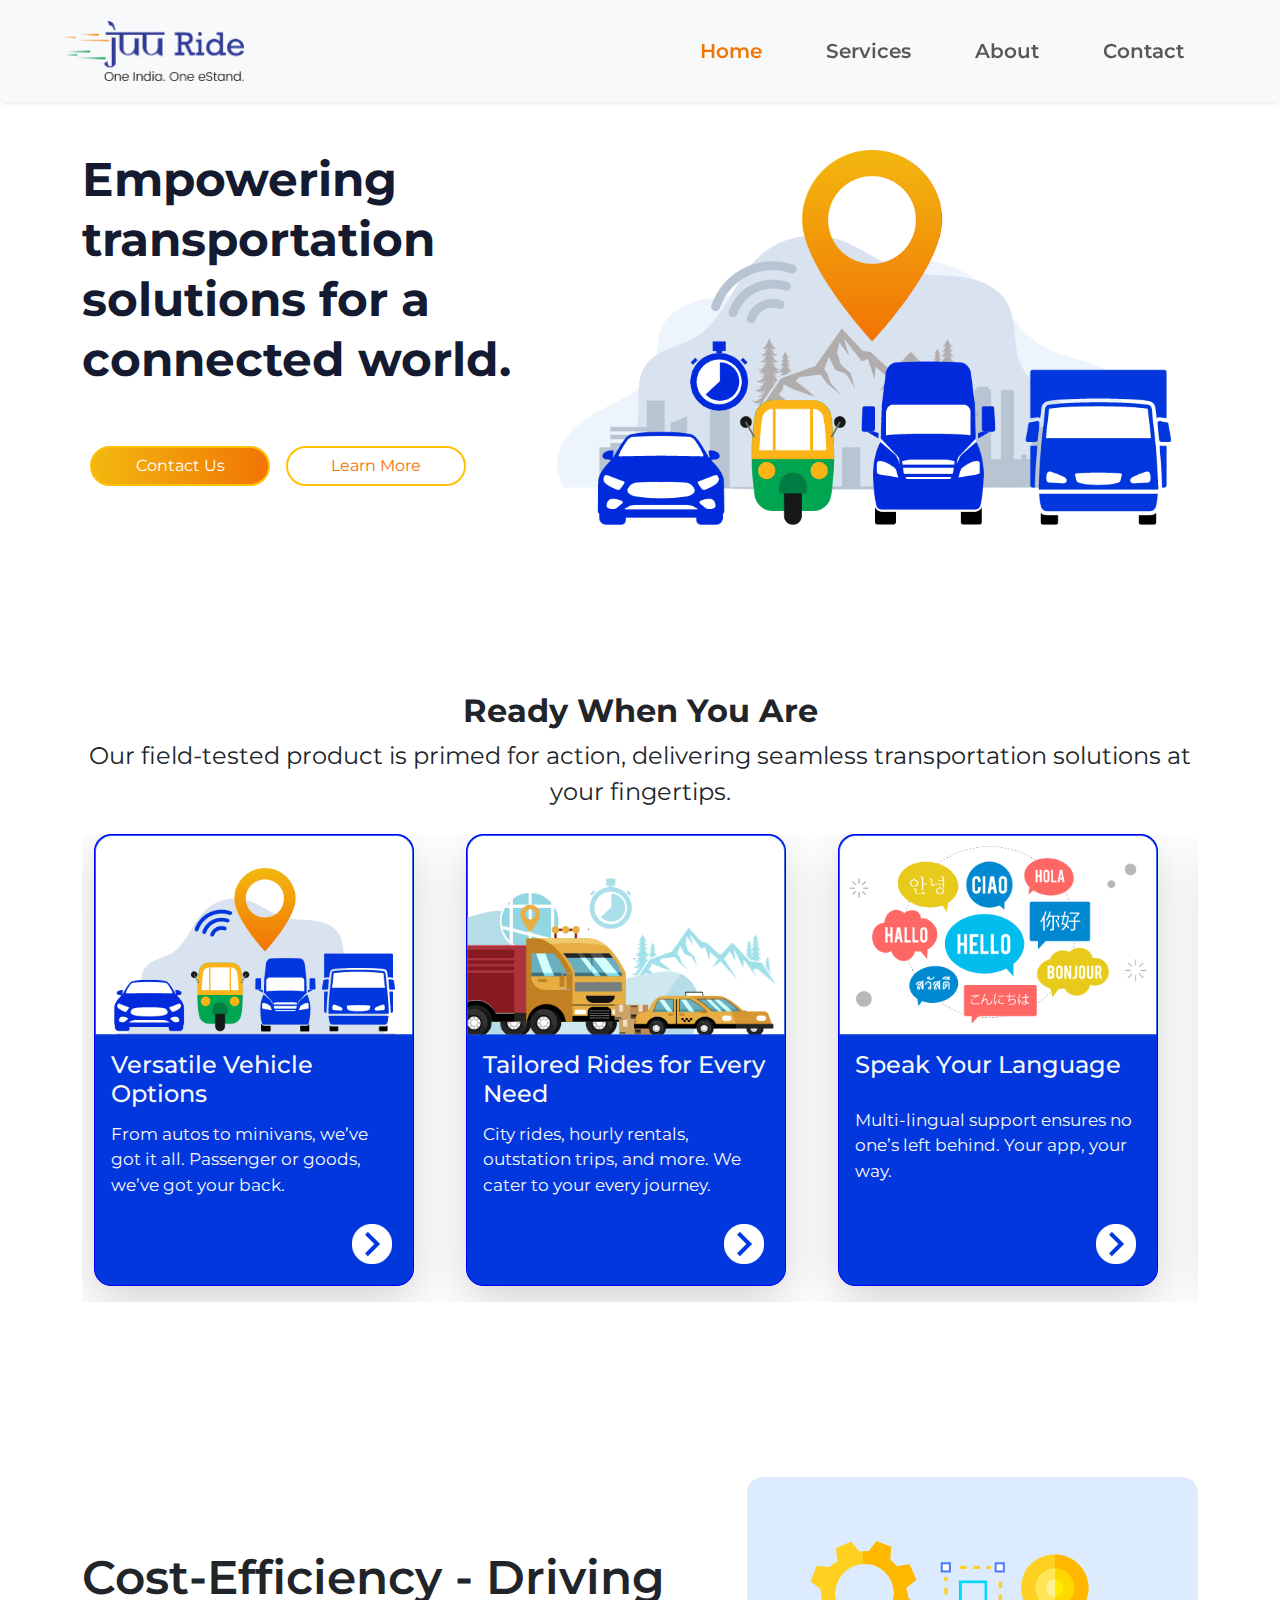
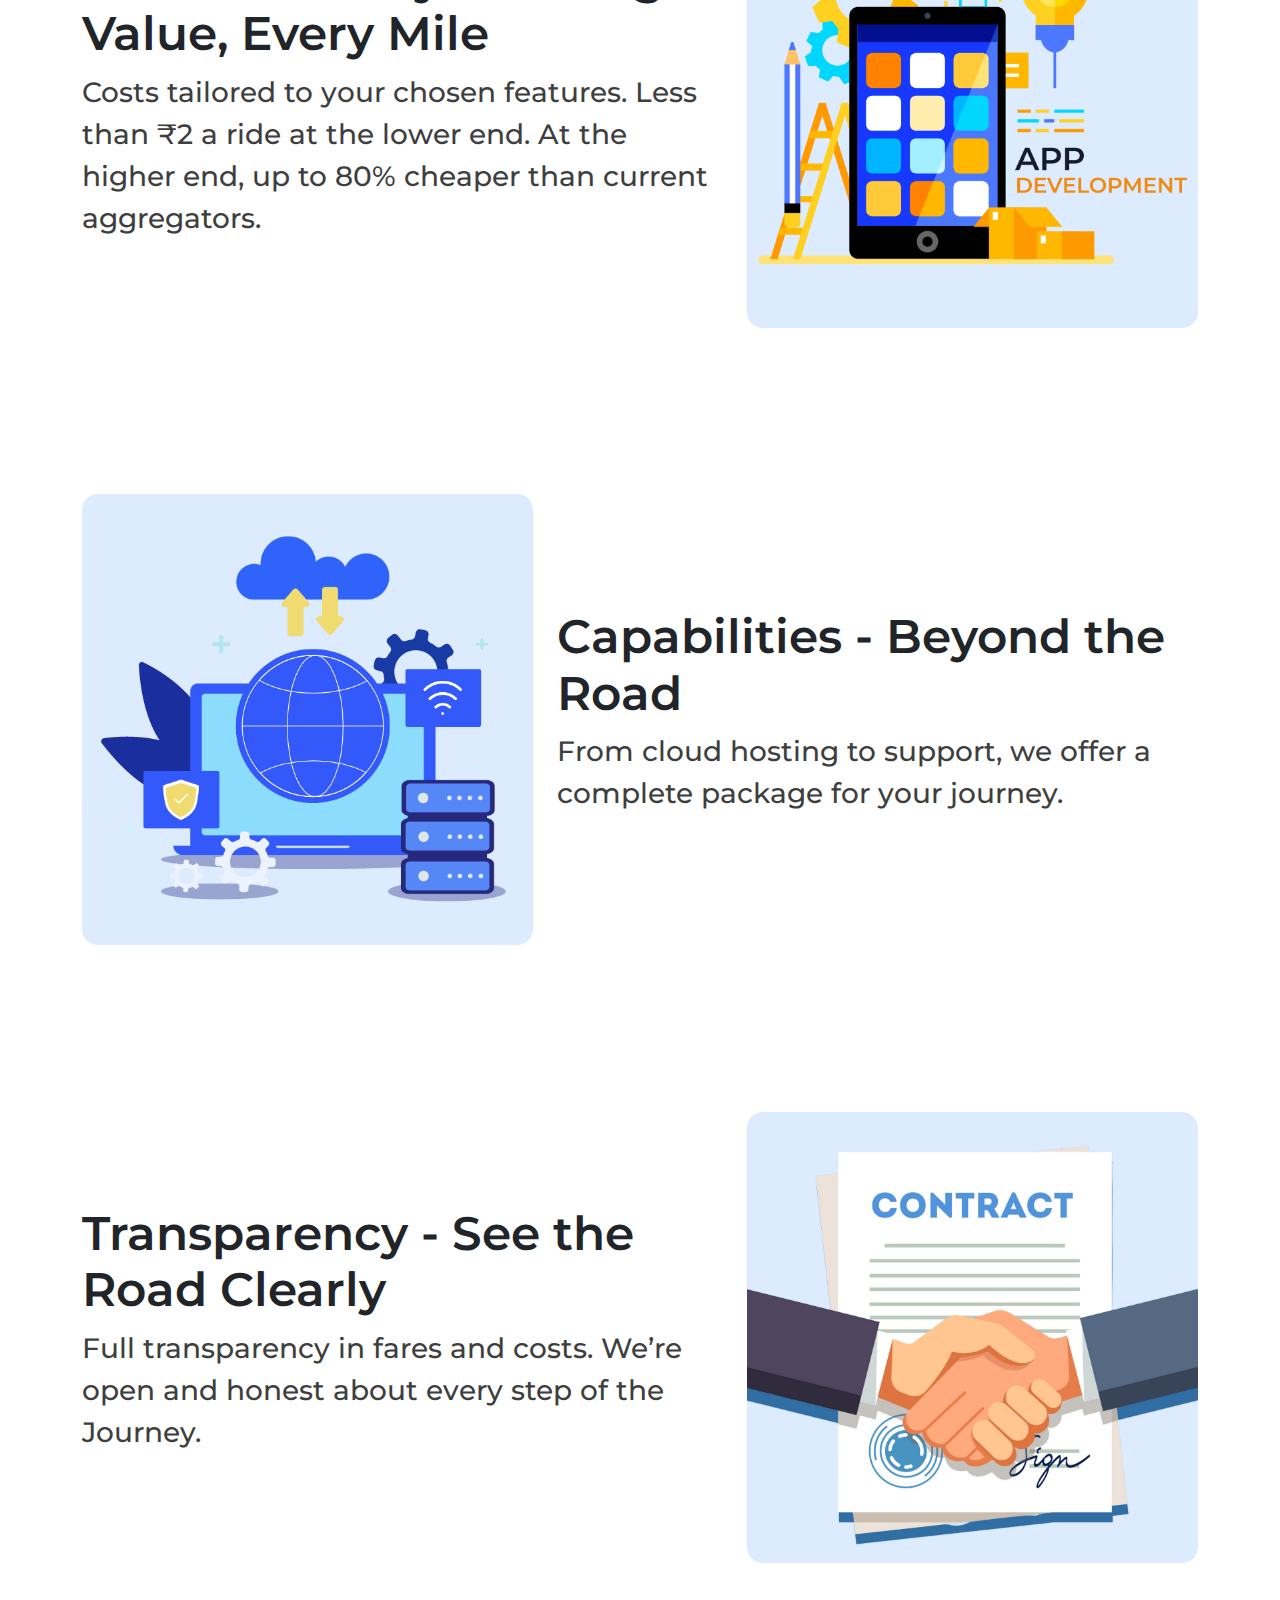
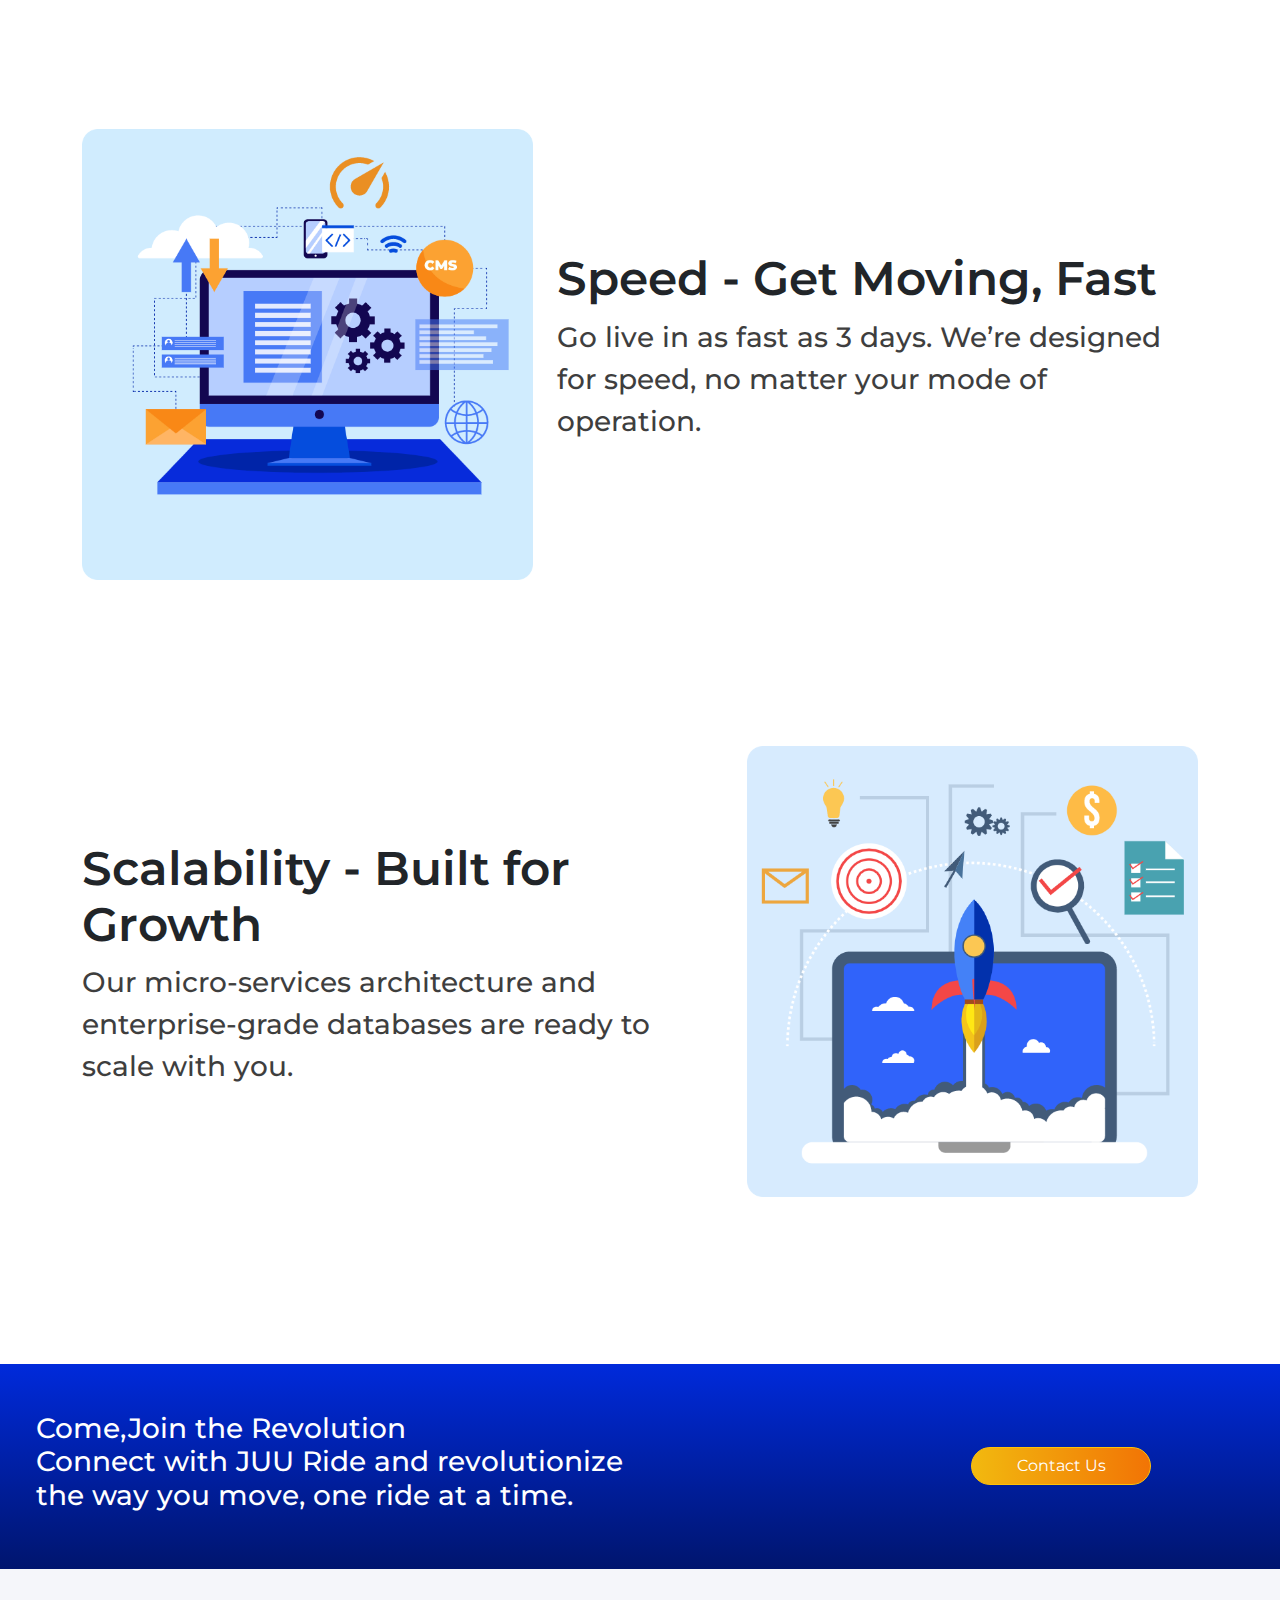
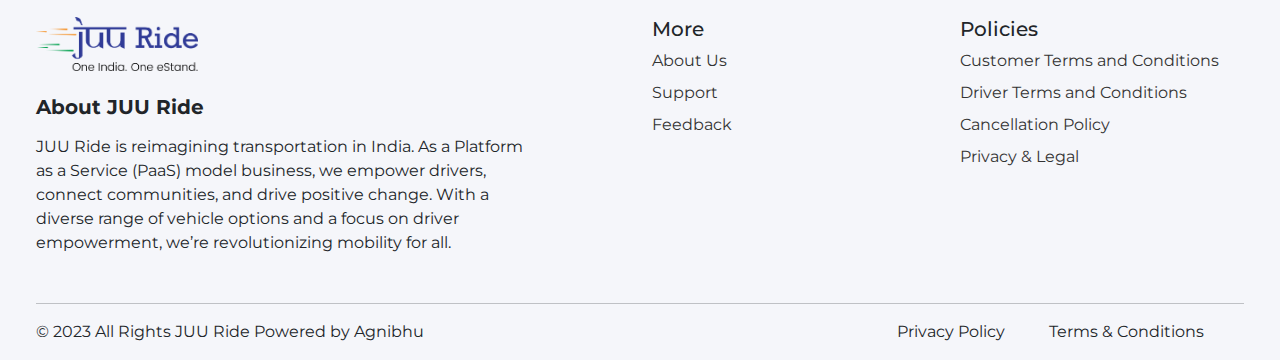
==== index.html @ 539b0164 "added" ====
<!DOCTYPE html>
<html lang="en">

<head>
    <meta charset="UTF-8">
    <meta name="viewport" content="width=device-width, initial-scale=1.0">
    <link rel="stylesheet" href="vendor/bootstrap/css/bootstrap.min.css" />
    <link rel="stylesheet" href="main.css">
    <link rel="stylesheet" href="https://cdnjs.cloudflare.com/ajax/libs/font-awesome/6.3.0/css/all.min.css">
    <title>Document</title>
</head>

<body>

    <nav class="navbar navbar-expand-lg bg-light shadow-sm p-3 mb-5 rounded sticky-top">
        <div class="container-fluid px-5">
            <div class="d-flex align-items-center">
                <a class="navbar-brand" href="#"><img height="60px" src="assets/images/JUU RIDE Logo-Latest.png" alt=""></a>
                <button class="navbar-toggler" type="button" data-bs-toggle="collapse" data-bs-target="#navbarNav" aria-controls="navbarNav" aria-expanded="false" aria-label="Toggle navigation">
                    <span class="navbar-toggler-icon"></span>
                </button>
            </div>
            <div class="collapse navbar-collapse justify-content-end" id="navbarNav">
                <ul class="navbar-nav">
                    <li class="nav-item px-4">
                        <a class="nav-link active" aria-current="page" href="index.html">Home</a>
                    </li>
                    <li class="nav-item px-4">
                        <a class="nav-link" href="services.html">Services</a>
                    </li>
                    <li class="nav-item px-4">
                        <a class="nav-link" href="about.html">About</a>
                    </li>
                    <li class="nav-item px-4">
                        <a class="nav-link" href="contact-us.html">Contact</a>
                    </li>
                </ul>
            </div>
        </div>
    </nav>

 

    <div class="container ">

        <div class="row">
            <div class="top_content col-md-5 col-sm-7  col-lg-5  ">
                <p class="mb-5">Empowering transportation solutions for a connected world.</p><button class="btn btn-warning  rounded-pill btn1 m-2">
                    <a href="contact-us.html" style="text-decoration: none; color: inherit;">
                        Contact Us
                   </a>
                </button><button  class="btn btn-outline-warning rounded-pill m-2">
                     <a href="#vehicles" style="text-decoration: none; color: inherit;">
                        Learn More
                   </a>
                </button>
            </div>
            <div class="col-md-7 top_ride"> <img class="img-fluid" src="assets/images/top_ride.png" alt=""></div>
        </div>
    </div>

    <div id="vehicles" class="container-fluid ride_card" >
        <div class="container text-center  ">
            <h2 class="fw-bold">Ready When You Are</h2>
            <p class="fs-4 font-weight-bold">Our field-tested product is primed for action, delivering seamless transportation solutions at your fingertips.</p>
        </div>
        <div class="container  py-2">

            <div class="d-flex flex-row flex-nowrap  overflow-auto card1 ">
                <div class="col-md-4 ">


                    <div class="card shadow-lg mb-3">
                        <img src="assets/images/scroll1.png" class="card-img-top" alt="...">
                        <div class="card-body d-flex justify-content-between flex-column  text-light">
                            <h4 class="card-title ">Versatile Vehicle Options</h4>
                            <p class="card-text ">From autos to minivans, we’ve got it all. Passenger or goods, we’ve got your back.</p>
                            <a href="services.html#versatile" class="align-self-end"><img style="height:50px" src="assets/images/arrow.png" alt=""></a>

                        </div>
                    </div>
                </div>
                <div class="col-md-4 ">
                    <div class="card shadow-lg ">
                        <img src="assets/images/scroll2.png" class="card-img-top" alt="...">
                        <div class="card-body d-flex justify-content-between flex-column text-light">
                            <h4 class="card-title">Tailored Rides for Every Need</h4>
                            <p class="card-text">City rides, hourly rentals, outstation trips, and more. We cater to your every journey.</p>

                            <a href="services.html#tailored" class="align-self-end"><img style="height:50px" src="assets/images/arrow.png" alt=""></a>
                        </div>
                    </div>
                </div>
                <div class="col-md-4">
                    <div class="card shadow-lg">
                        <img src="assets/images/scroll3.png" class="card-img-top" alt="...">
                        <div class="card-body d-flex justify-content-between flex-column text-light">
                            <h4 class="card-title">Speak Your Language</h4>
                            <p class="card-text">Multi-lingual support ensures no one’s left behind. Your app, your way.</p>
                            <a href="services.html" class="align-self-end"><img style="height:50px" src="assets/images/arrow.png" alt=""></a>
                        </div>
                    </div>
                </div>
                <div class="col-md-4">


                    <div class="card shadow-lg">
                        <img src="assets/images/scroll4.png" class="card-img-top" alt="...">
                        <div class="card-body d-flex justify-content-between flex-column text-light">
                            <h4 class="card-title  ">Unleash Your Brand</h4>
                            <p class="card-text">White-label, operator, or joint venture - we give you the keys to your own success.</p>
                            <a href="services.html" class="align-self-end"><img style="height:50px" src="assets/images/arrow.png" alt=""></a>
                        </div>
                    </div>
                </div>
                <div class="col-md-4">
                    <div class="card shadow-lg">
                        <img src="assets/images/scroll5.png" class="card-img-top" alt="...">
                        <div class="card-body d-flex justify-content-between flex-column text-light">
                            <h4 class="card-title">Customize Your Experience</h4>
                            <p class="card-text">Pick and choose features that matter most to you. Your app, your rules.</p>
                            <a href="services.html" class="align-self-end"><img style="height:50px" src="assets/images/arrow.png" alt=""></a>
                        </div>
                    </div>
                </div>
                <div class="col-md-4">
                    <div class="card shadow-lg">
                        <img src="assets/images/scroll6.png" class="card-img-top" alt="...">
                        <div class="card-body d-flex justify-content-between flex-column text-light">
                            <h4 class="card-title">Local Policies, Your Way</h4>
                            <p class="card-text">Set app policies as per local requirements. Navigate the roads on your terms.</p>
                            <a href="services.html" class="align-self-end"><img style="height:50px" src="assets/images/arrow.png" alt=""></a>
                        </div>
                    </div>
                </div>
                <div class="col-md-4">
                    <div class="card shadow-lg">
                        <img src="assets/images/scroll7.png" class="card-img-top" alt="...">
                        <div class="card-body d-flex justify-content-between flex-column text-light">
                            <h4 class="card-title">Seamless Payments</h4>
                            <p class="card-text">From digital to cash, we’ve got all payment channels covered.</p>
                            <a href="services.html" class="align-self-end"><img style="height:50px" src="assets/images/arrow.png" alt=""></a>
                        </div>
                    </div>
                </div>
                <div class="col-md-4">
                    <div class="card shadow-lg">
                        <img src="assets/images/scroll8.png" class="card-img-top" alt="...">
                        <div class="card-body d-flex justify-content-between flex-column text-light">
                            <h4 class="card-title">No App? No Problem!</h4>
                            <p class="card-text">Integrate with WhatsApp, Telegram, and more. Your journey starts where you are.</p>
                            <a href="services.html" class="align-self-end"><img style="height:50px" src="assets/images/arrow.png" alt=""></a>
                        </div>
                    </div>
                </div>
                <div class="col-md-4">
                    <div class="card shadow-lg">
                        <img src="assets/images/scroll9.png" class="card-img-top" alt="...">
                        <div class="card-body d-flex justify-content-between flex-column text-light">
                            <h4 class="card-title">Innovate on the Fly</h4>
                            <p class="card-text">New features in days, not weeks. Stay ahead of the curve, always.</p>
                            <a href="services.html" class="align-self-end"><img style="height:50px" src="assets/images/arrow.png" alt=""></a>
                        </div>
                    </div>
                </div>
            </div>
        </div>
    </div>


    <div class="container data">
        <div class="row align-items-center justify-content-center">
            <div class="col-md-7 col-sm-7  col-lg-7 drive-value">
                <h1 >Cost-Efficiency - Driving Value, Every Mile</h1>
                <p >Costs tailored to your chosen features. Less than ₹2 a ride at the lower end. At the higher end, up to 80% cheaper than current aggregators.</p>
            </div>
            <div class="col-md-5 dval-img"> <img class="img-fluid" src="assets/images/driving-value.png" alt=""></div>
        </div>
    </div>

    <div class="container">

        <div class="row align-items-center justify-content-center ">
            <div class="col-md-5 dval-img"> <img class="img-fluid" src="assets/images/capability.png" alt=""></div>
            <div class="col-md-6 col-sm-7  col-lg-7 drive-value">
                <h1 >Capabilities - Beyond the Road</h1>
                <p >From cloud hosting to support, we offer a complete package for your journey.</p>
            </div>

        </div>
    </div>

    <div class="container data">
        <div class="row align-items-center justify-content-center">
            <div class="col-md-7 col-sm-7  col-lg-7 drive-value">
                <h1 >Transparency - See the Road Clearly</h1>
                <p >Full transparency in fares and costs. We’re open and honest about every step of the Journey.</p>
            </div>
            <div class="col-md-5 dval-img"> <img class="img-fluid" src="assets/images/contract.png" alt=""></div>
        </div>
    </div>



    <div class="container">

        <div class="row align-items-center justify-content-center ">
            <div class="col-md-5 dval-img"> <img class="img-fluid" src="assets/images/speed.png" alt=""></div>
            <div class="col-md-6 col-sm-7  col-lg-7 drive-value">
                <h1 >Speed - Get Moving, Fast</h1>
                <p >Go live in as fast as 3 days. We’re designed for speed, no matter your mode of operation.</p>
            </div>

        </div>
    </div>


    <div class="container data">

        <div class="row align-items-center justify-content-center ">

            <div class="col-md-5 col-sm-7  col-lg-7 drive-value">
                <h1 >Scalability - Built for Growth</h1>
                <p >Our micro-services architecture and enterprise-grade databases are ready to scale with you.</p>
            </div>
            <div class="col-md-5 dval-img"> <img class="img-fluid" src="assets/images/scalable.png" alt=""></div>
        </div>
    </div>


    

    <div class="container-fluid py-5  bottom">
        <div class="row">
            <div class="col-md-8 mx-4 foot">
                <h3>Come,Join the Revolution <br> Connect with JUU Ride and revolutionize <br> the way you move, one ride at a time.</h3>
            </div>
            <div class="col-md-3 justify-content-center d-flex  align-items-center">
                <button class="btn btn-warning rounded-pill  btn1 m-2">
                    <a href="contact-us.html" style="text-decoration: none; color: inherit;">
                        Contact Us
                   </a>
                </button>
            </div>
        </div>
    </div>
    <footer class="bd-footer px-4 " style="background-color:#F5F6FA;">
        <div class="container-fluid pt-5">
            <div class="row">
                <div class="col-lg-5 mb-3 foot1">
                    <a>
                        <img class="pb-3" height="70px" src="assets/images/JUU RIDE Logo-Latest.png" alt="">
                    </a>
                    <h5 class="fw-bold py-2">About JUU Ride</h5>
                    <p>JUU Ride is reimagining transportation in India. As a Platform as a Service (PaaS) model business, we empower drivers, connect communities, and drive positive change. With a diverse range of vehicle options and a focus on driver empowerment, we’re revolutionizing mobility for all.</p>
                </div>
                <div class="col-6 col-lg-3 links offset-lg-1 mb-3">
                    <h5>More</h5>
                    <ul class="list-unstyled">
                        <li class="mb-2"><a href="">About Us </a></li>
                        <li class="mb-2"><a href="">Support </a></li>
                        <li class="mb-2"><a href="">Feedback</a></li>
                    </ul>
                </div>
                <div class="col-6 col-lg-3 links mb-3">
                    <h5>Policies</h5>
                    <ul class="list-unstyled">
                        <li class="mb-2"><a href="">Customer Terms and Conditions</a></li>
                        <li class="mb-2"><a href="">Driver Terms and Conditions</a></li>
                        <li class="mb-2"><a href="">Cancellation Policy</a></li>
                        <li class="mb-2"><a href="">Privacy & Legal</a></li>
                    </ul>
                </div>
    
            </div>
    
            <hr>
            <div>
                <div class="row">
                    <div class="col-md-6">
                        <p>© 2023 All Rights JUU Ride Powered by Agnibhu</p>
                    </div>
                    <div class="col-md-6 d-flex justify-content-between flex-column">
                        <ul class="list list-unstyled  align-self-end">
                            <li>Privacy Policy</li>
                            <li>Terms & Conditions</li>
                        </ul>
    
                    </div>
                </div>
    
            </div>
        </div>
    </footer>

    <script src="https://code.jquery.com/jquery-3.5.1.min.js"></script>
<script src="https://cdn.jsdelivr.net/npm/@popperjs/core@2.11.6/dist/umd/popper.min.js"></script>
<script src="https://stackpath.bootstrapcdn.com/bootstrap/4.5.2/js/bootstrap.min.js"></script>

    <script src="vendor/bootstrap/js/bootstrap.min.js"></script>
</body>

</html>
---- main.css ----
@import url('https://fonts.googleapis.com/css2?family=Montserrat:ital,wght@0,100;0,200;0,300;0,400;0,500;0,600;0,700;0,800;0,900;1,100;1,200;1,300;1,400;1,500;1,600;1,700;1,800;1,900&display=swap');

*{
font-family: 'Montserrat', sans-serif;
}

/* navbar */


/* .card1 {
    scrollbar-width: thin;
    scrollbar-color: #0c3bd6 #f0f0f0;
    overflow-y: auto;
}

.card1::-webkit-scrollbar {
    width: 12px;
}

.card1::-webkit-scrollbar-thumb {
    background-color: #3498db;
}

.card1::-webkit-scrollbar-track {
    background-color: #f0f0f0;
} */


.card1::-webkit-scrollbar {
    width: 20px;
  }
  
  /* Track */
  .card1::-webkit-scrollbar-track {
    box-shadow: inset 0 0 5px grey; 
    border-radius: 10px;
  }
   
  /* Handle */
  .card1::-webkit-scrollbar-thumb {
    background: rgb(52, 67, 231); 
    border-radius: 10px;
  }
  
  /* Handle on hover */
  .card1::-webkit-scrollbar-thumb:hover {
    background: #0f2ca0; 
  }

















.navbar{
margin-bottom: 105px;
}

.nav-link{
    font-size: 20px;
    font-weight:600;
}


.navbar-nav .nav-item a.nav-link:hover {
    color: #F27405 !important;
} 
a .active {
    color:#F27405 !important; 
}

/* .nav-item.active a {
    color:#F27405 !important; 
} */

/* .navbar-nav .nav-item.active a {
    background-color: #007bff !important;
    color: #fff !important;
  } */
 .navbar-nav .nav-item .nav-link.active {
    color:#F27405 !important; 
}

@media (max-width: 768px) {
   .navbar-brand button{
   height: 40px;
    }
}


/* index */


.top_content p{
    text-align: left;
    font-size: 47px ;
    font-weight: bolder;
    letter-spacing: 0px;
    color: #141A30;
    line-height: 60px;
}

@media (max-width: 768px) {
    .top_content p{
        font-size: 44px; /* Adjust the font size for smaller screens */
    }
}

@media (max-width: 425px) {
    .top_content p{
        font-size: 32px; /* Adjust the font size for smaller screens */
        line-height: 40px;
    }
}

.top_content button{
    width: 180px; 
    /* border-color: #F27405; */
    border-width: 2px;
    color:#F27405 ;
}

@media (max-width: 425px) {
    .top_content {
       text-align: center;
    }
}

.btn1{
    background: linear-gradient(to right, #F2B90F,#F27405); 
    color:white !important;
    width: 180px;
}

.top_ride img{
    
    left: 899px;
    width: 615px;
   
}

.ride_card{
    padding-top:13vw;
}

.card1 .card {
    border-color: blue;
    border-radius: 17px;
    width:20rem;
    background-color: #0137DD;
    margin-left: 12px;
  }

  @media (max-width:768px) {
    .card1 .card {
      width:230px;
    }
}
  .card1 .card p{
    font-size: 17px;
  }
  .card-body {
    height: 250px; /* Set your desired fixed height */
    overflow: auto; /* Add overflow for cases where content might exceed the fixed height */
}

.drive-value h1{
    font-size: 47px;
    font-weight:600;
}

.drive-value p{
    font-size: 28px;
    font-weight:500;
    color: rgb(62, 62, 62);
}

@media (max-width: 425px) {
   .drive-value h1{
        font-size: 28px;
   }
   .drive-value p{
    font-size: 20px;
   }
}
.dval-img img{
    
    width: 600px;
}

.data{
    padding-top:13vw;
    padding-bottom: 13vw;
}

.bottom{
    background: linear-gradient(#002ADB,#00156E); 
    color:white !important; 
   margin-bottom: 0px;
padding-bottom: 0px;
}
@media (max-width: 425px) {
.bottom h3{
    font-size:18px ;
    text-align: justify;
   
}

    .foot{
        padding-left: 0px;
        margin-left: 0px;
        padding-right: 50px;
    }

    .foot1 p{
        text-align: justify;
    }
}




/* footer */

.footer{
    background-color:#F5F6FA;
}


  .list li {
    display: inline;
    margin-right: 40px; 
}

.links ul li a {
    text-decoration: none; 
    color: #333;
}


/* about_us */

.about img{
  width:420px ;
  margin:0px 0px 30px 20px ;
}

.about h1{
    font-size: 45px;
    font-weight: bold;
  padding-top: 70px;
}

.about p {
    font-size: 20px; 
    font-weight: 500; 
    text-align: justify;
}

.about img{
    width:420px ;
    margin:0px 0px 30px 20px ;
  }

.about label{
    background: linear-gradient(to right, #F2B90F,#F27405); 
    color:white ;
    width: 180px; 
    text-align: center;
    font-size: 18px;
    font-weight: bold;
    border-radius: 20px;
    height: 40px;
    line-height: 40px;
}
#ch{
    display: none;
}
#ch:checked ~ .abtcontent{
    display: block;
}

#ch:checked ~ label{
    display: none;
}
.abtcontent{
    display: none;
}

.about-foot{
max-width: 800px;
padding-top:10vw;
margin: auto;

}

@media (max-width: 425px) {
    .about h1{
        font-size: 20px;
        font-weight: bold;
     
    }
    
    .about p {
        font-size: 16px; 
        font-weight: 500; 
        text-align: justify;
    }

    .about label{
       
        width: 140px; 
        font-size: 16px;
       
        height: 30px;
        line-height: 30px;
    }
 }

 

/* contact_us */


.contact{
    padding-top:3vw;
}
.contact h1{
    font-size: 45px;
    font-weight: bold;
}

.contact p {
    font-size: 20px; 
    font-weight: 500; 
    /* text-align: justify; */
  
}

.contact img{
  width:420px ;
}

.cform{
    margin-top: 10vw ;
    margin-bottom:6vw;
}

@media (max-width: 425px) {
    .contact h1{
        font-size: 23px;
        font-weight: bold;
     
    }
    
    .contact p {
        font-size: 16px; 
        font-weight: 500; 
        text-align: justify;
    }

  .cform h3{
    font-size: 20px;
    margin-bottom: 25px;
    margin-top: 30px;
  }
 }

 .services-top{
    margin-bottom: 150px;
}

.service-con h1{
    font-size: 47px;
    font-weight:700;
}

.service-con h3{
    /* font-size: 47px; */
    font-weight:600;
    color: #333;
    
}

.service-con p{
    font-size: 22px;
    font-weight:500;
    color: rgb(62, 62, 62);
}

@media (max-width: 425px) {
    .service-con h1{
        font-size: 28px;
        font-weight:700;
        margin-top: 10px;
    }
    
    .service-con h3{
        font-size: 20px;
        font-weight:600;
        color: #333;
        
    }
    
    .service-con p{
        font-size: 15px;
       
    }

    .services-top{
        background-color: #f3f3f395;
        margin-top: 0px;
        padding-top: 0px;
    }
    .navbar{
        margin-bottom: 0px;
    }
 }
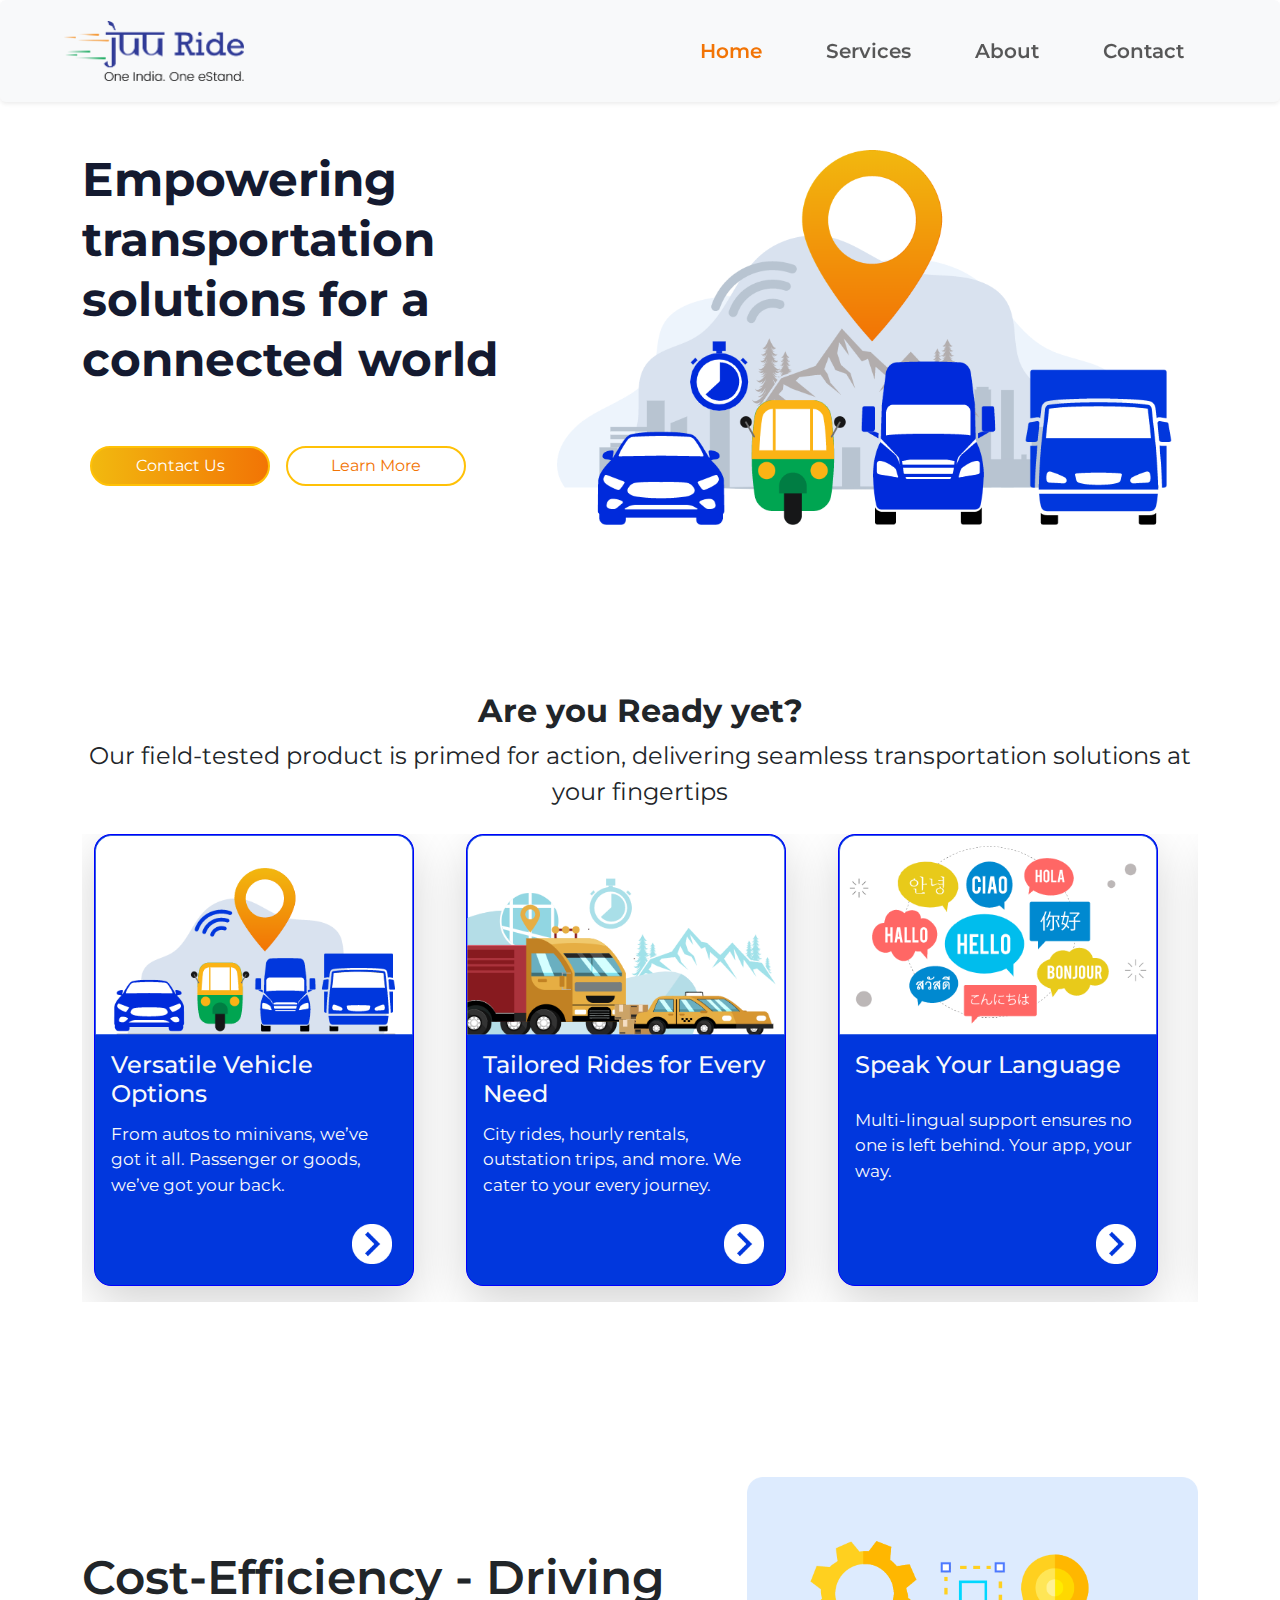
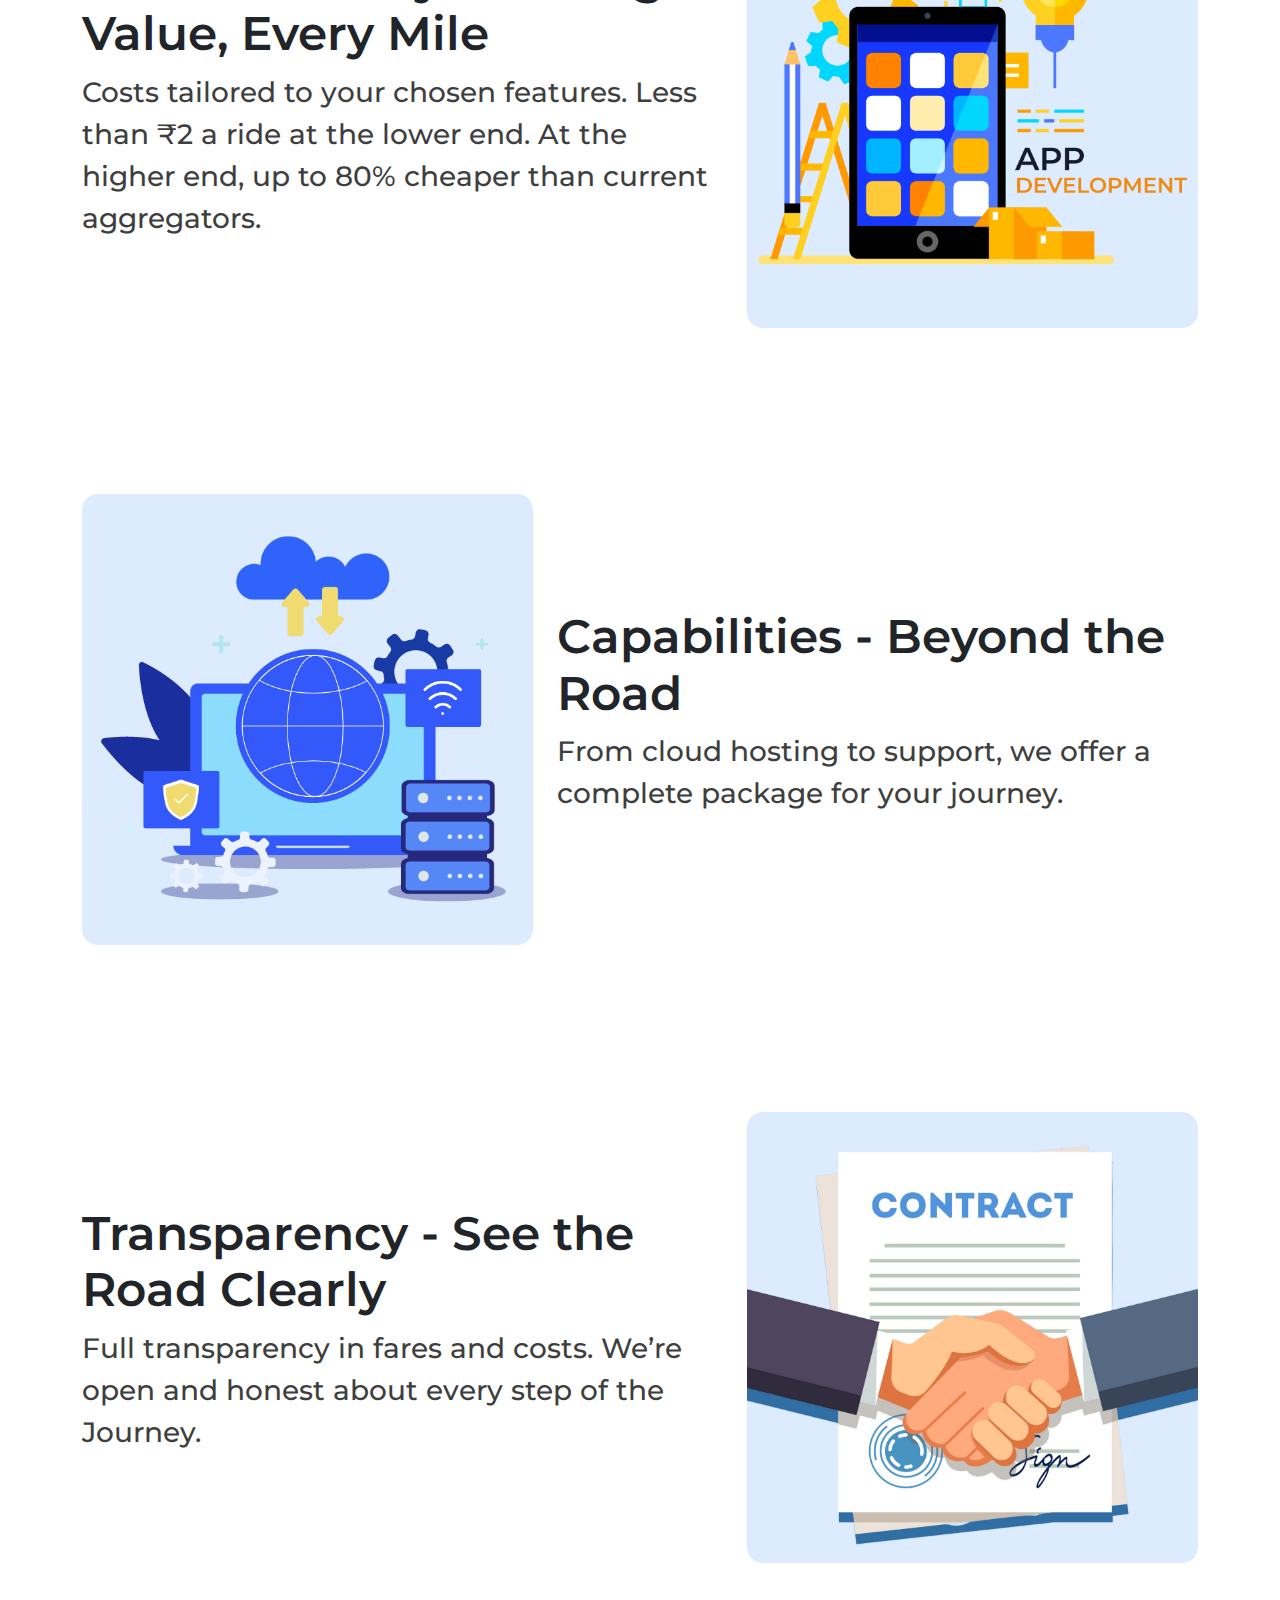
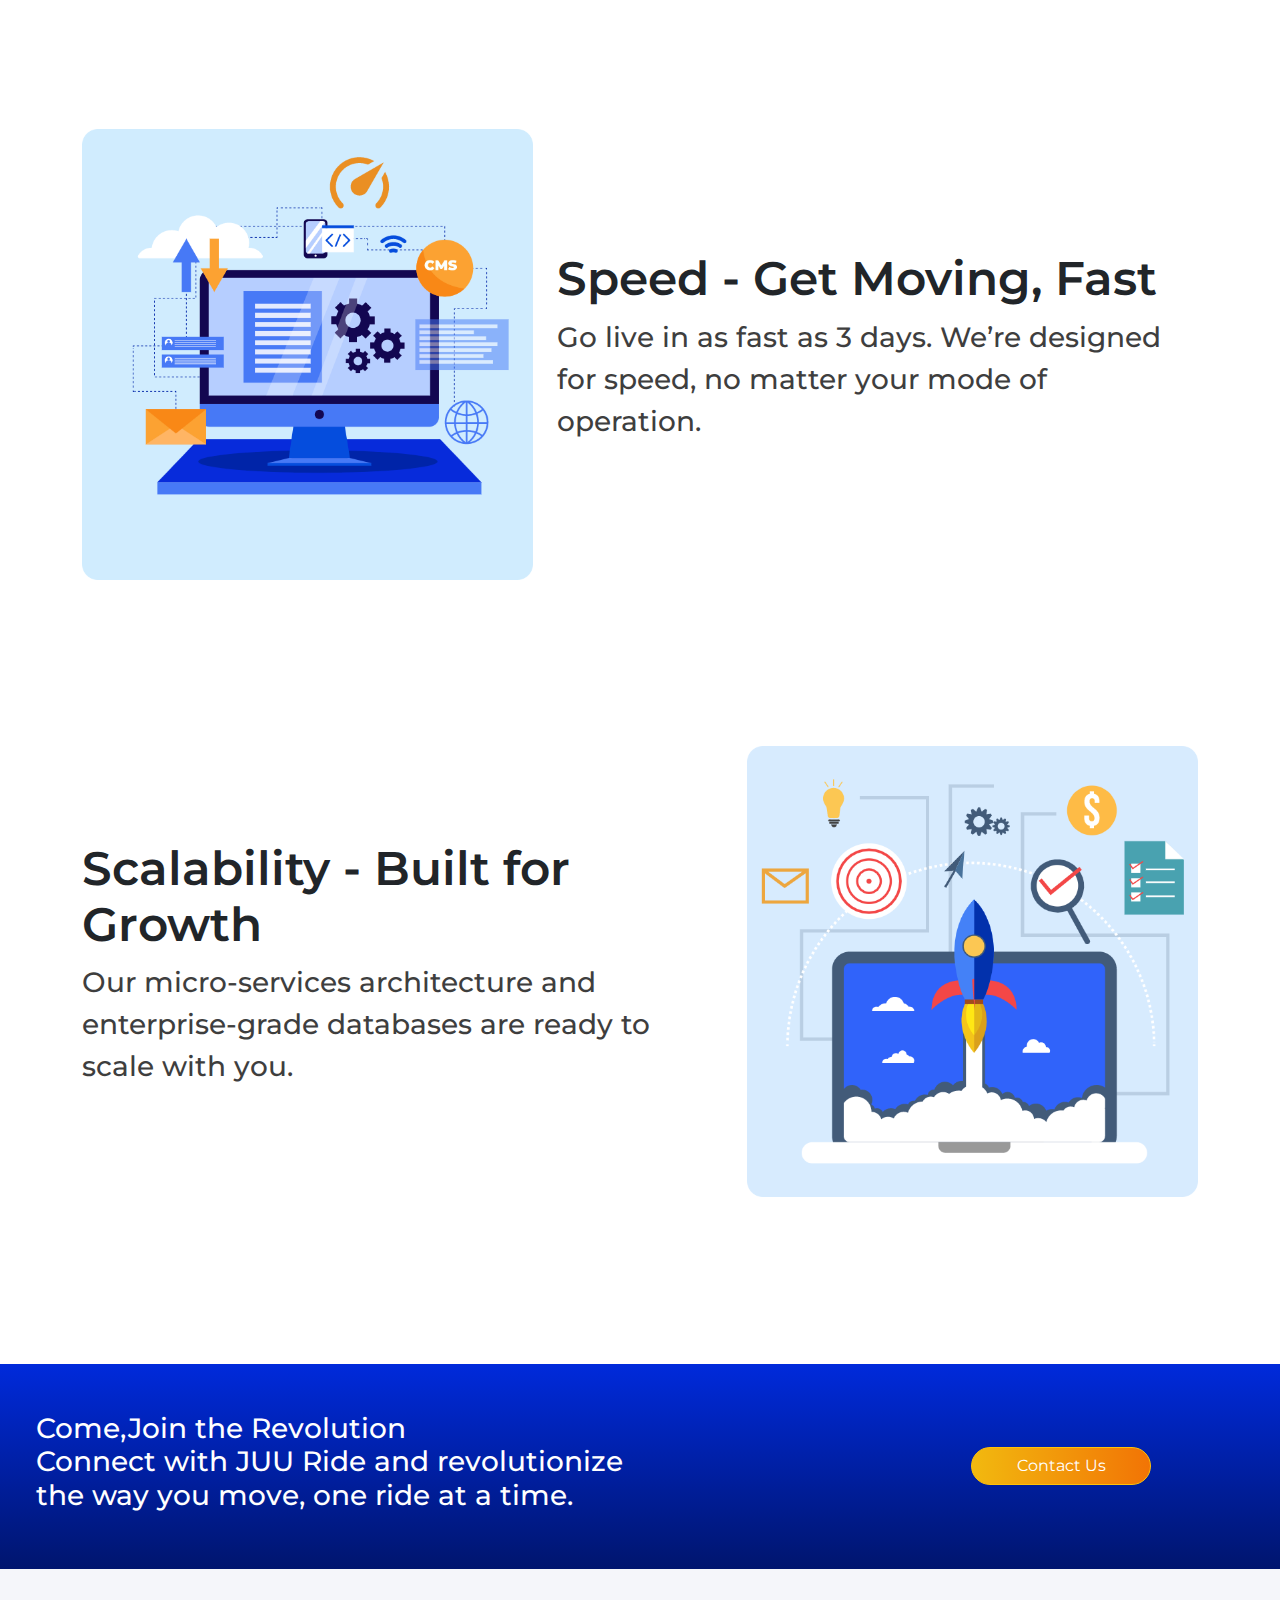
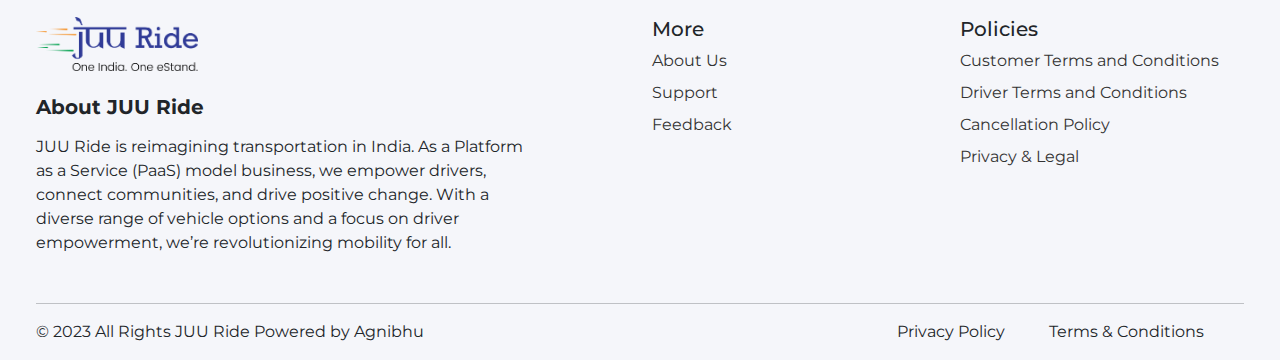
==== commit d4a9da10: "updated" ====
--- a/index.html
+++ b/index.html
@@ -45,7 +45,7 @@
 
         <div class="row">
             <div class="top_content col-md-5 col-sm-7  col-lg-5  ">
-                <p class="mb-5">Empowering transportation solutions for a connected world.</p><button class="btn btn-warning  rounded-pill btn1 m-2">
+                <p class="mb-5">Empowering transportation solutions for a connected world</p><button class="btn btn-warning  rounded-pill btn1 m-2">
                     <a href="contact-us.html" style="text-decoration: none; color: inherit;">
                         Contact Us
                    </a>
@@ -61,8 +61,8 @@
 
     <div id="vehicles" class="container-fluid ride_card" >
         <div class="container text-center  ">
-            <h2 class="fw-bold">Ready When You Are</h2>
-            <p class="fs-4 font-weight-bold">Our field-tested product is primed for action, delivering seamless transportation solutions at your fingertips.</p>
+            <h2 class="fw-bold">Are you Ready yet?</h2>
+            <p class="fs-4 font-weight-bold">Our field-tested product is primed for action, delivering seamless transportation solutions at your fingertips</p>
         </div>
         <div class="container  py-2">
 
@@ -96,7 +96,7 @@
                         <img src="assets/images/scroll3.png" class="card-img-top" alt="...">
                         <div class="card-body d-flex justify-content-between flex-column text-light">
                             <h4 class="card-title">Speak Your Language</h4>
-                            <p class="card-text">Multi-lingual support ensures no one’s left behind. Your app, your way.</p>
+                            <p class="card-text">Multi-lingual support ensures no one is left behind. Your app, your way.</p>
                             <a href="services.html" class="align-self-end"><img style="height:50px" src="assets/images/arrow.png" alt=""></a>
                         </div>
                     </div>
@@ -257,7 +257,7 @@
                 <div class="col-6 col-lg-3 links offset-lg-1 mb-3">
                     <h5>More</h5>
                     <ul class="list-unstyled">
-                        <li class="mb-2"><a href="">About Us </a></li>
+                        <li class="mb-2"><a href="about.html">About Us </a></li>
                         <li class="mb-2"><a href="">Support </a></li>
                         <li class="mb-2"><a href="">Feedback</a></li>
                     </ul>
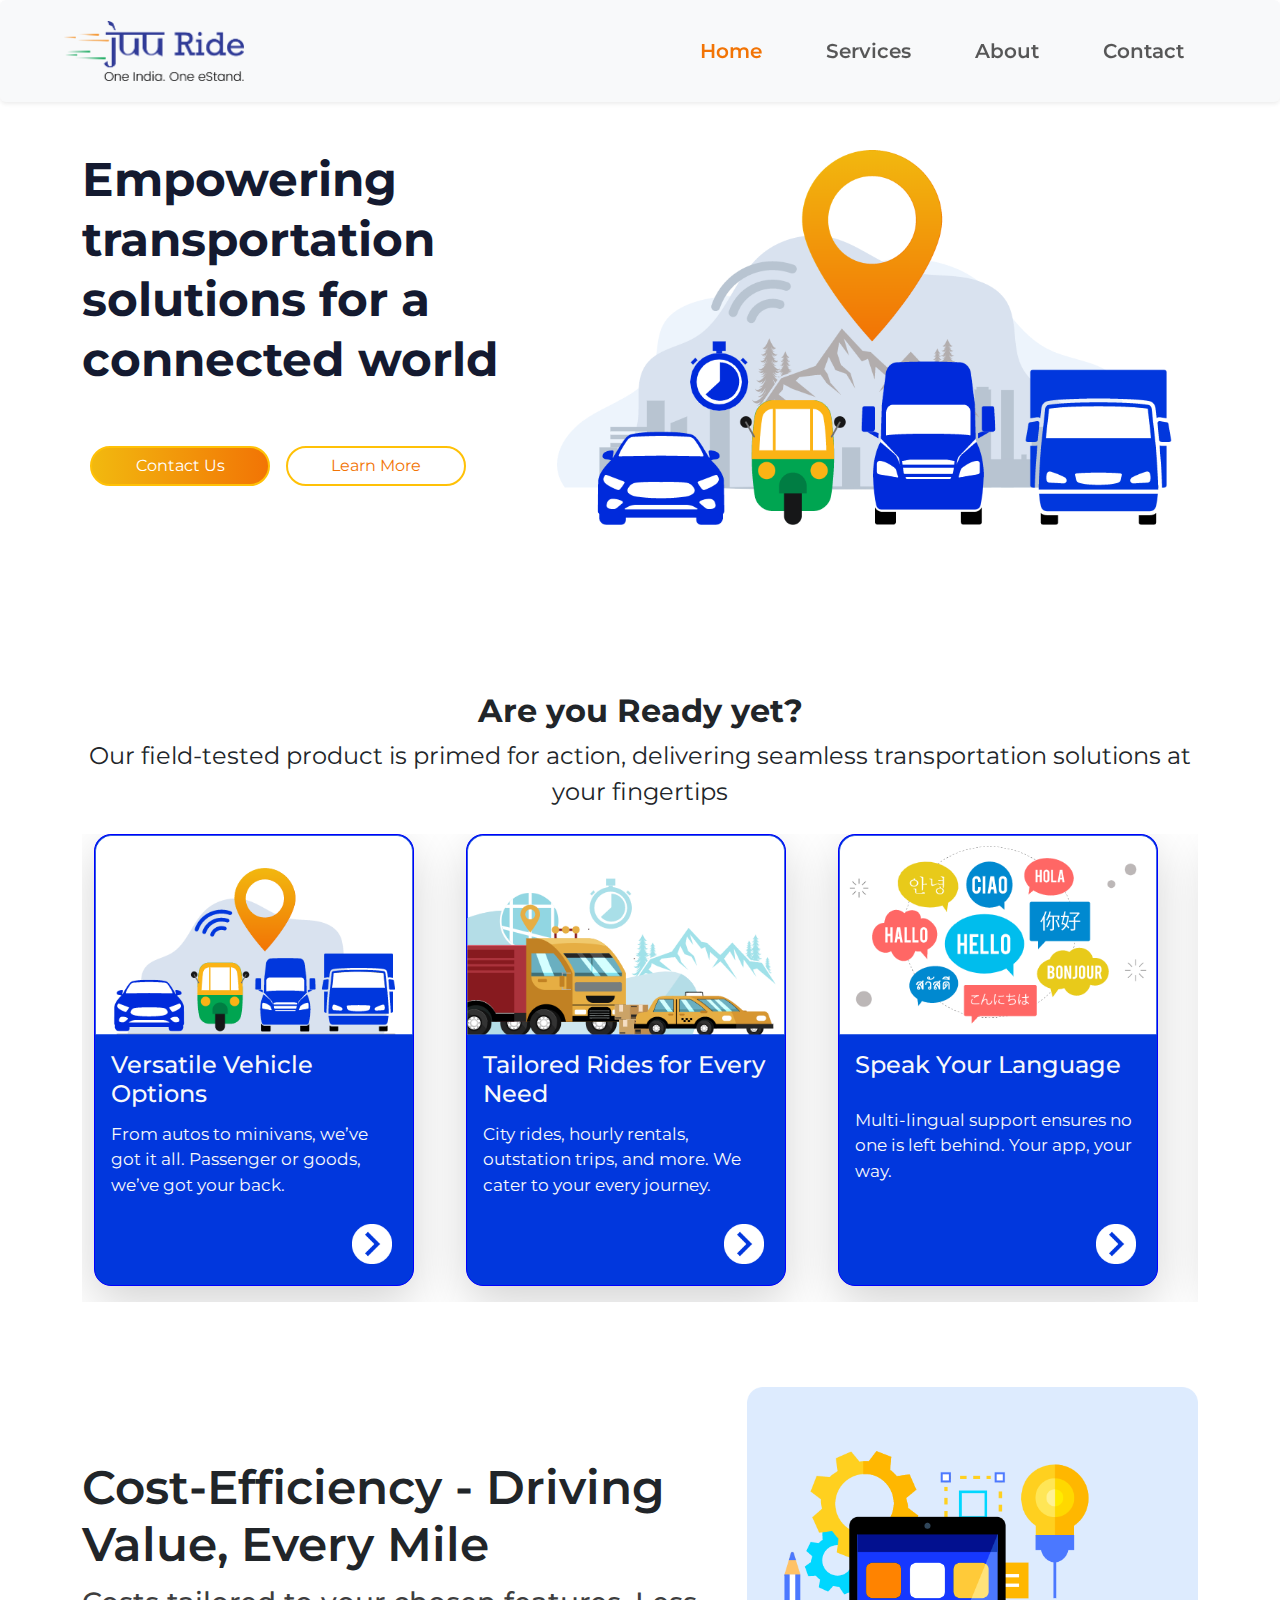
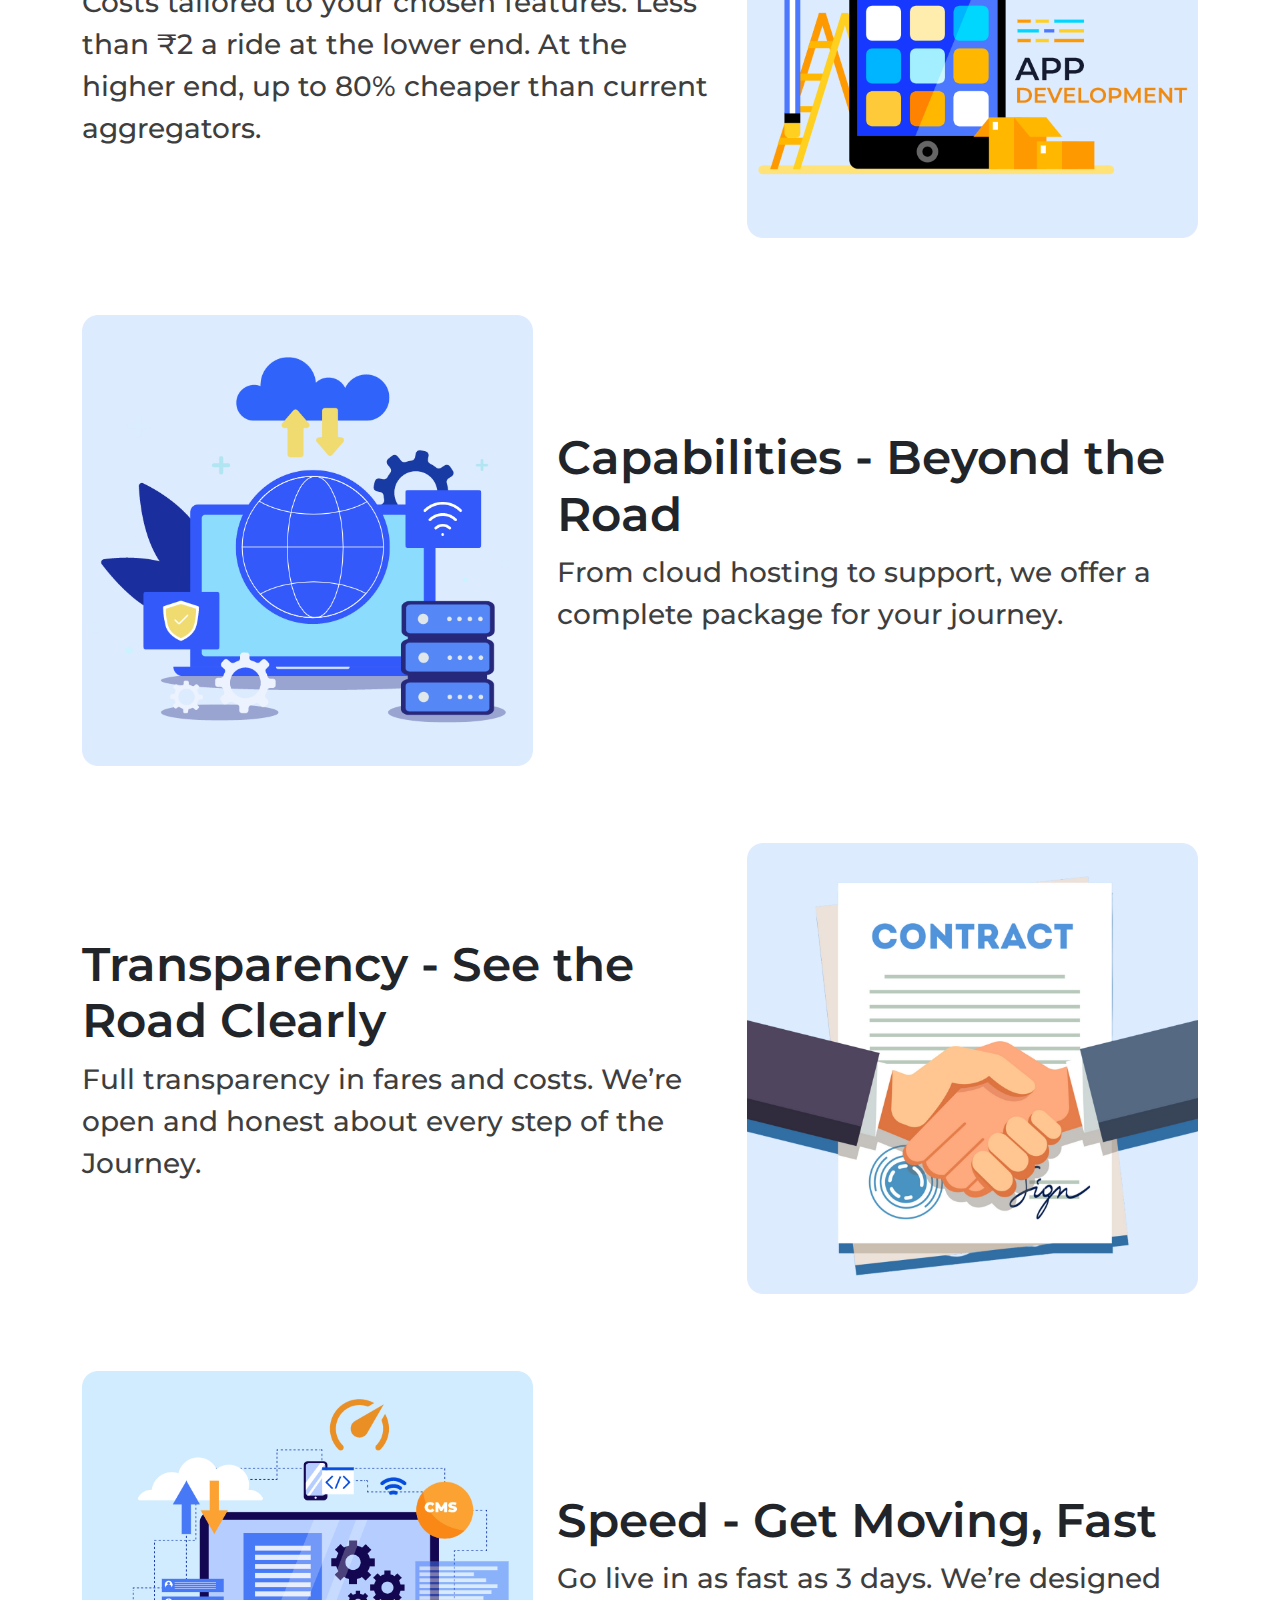
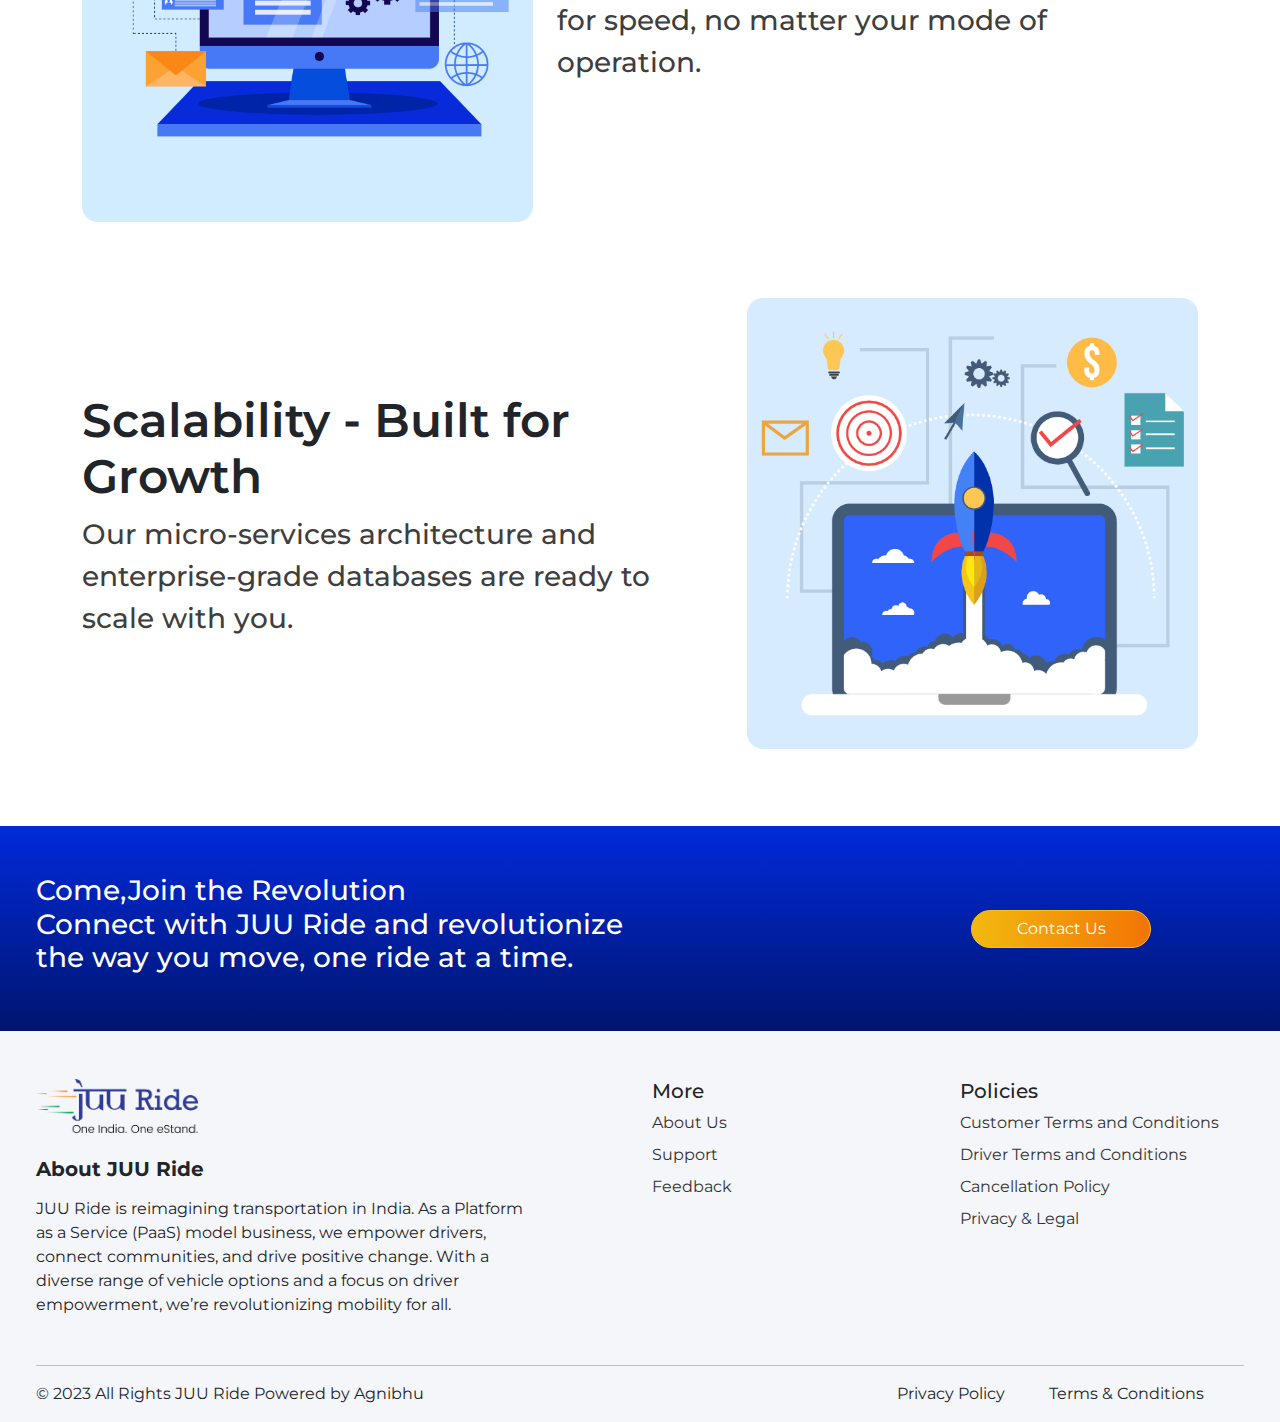
==== commit f8e3ab89: "added links" ====
--- a/index.html
+++ b/index.html
@@ -97,7 +97,7 @@
                         <div class="card-body d-flex justify-content-between flex-column text-light">
                             <h4 class="card-title">Speak Your Language</h4>
                             <p class="card-text">Multi-lingual support ensures no one is left behind. Your app, your way.</p>
-                            <a href="services.html" class="align-self-end"><img style="height:50px" src="assets/images/arrow.png" alt=""></a>
+                            <a href="services.html#speak" class="align-self-end"><img style="height:50px" src="assets/images/arrow.png" alt=""></a>
                         </div>
                     </div>
                 </div>
@@ -109,7 +109,7 @@
                         <div class="card-body d-flex justify-content-between flex-column text-light">
                             <h4 class="card-title  ">Unleash Your Brand</h4>
                             <p class="card-text">White-label, operator, or joint venture - we give you the keys to your own success.</p>
-                            <a href="services.html" class="align-self-end"><img style="height:50px" src="assets/images/arrow.png" alt=""></a>
+                            <a href="services.html#brand" class="align-self-end"><img style="height:50px" src="assets/images/arrow.png" alt=""></a>
                         </div>
                     </div>
                 </div>
@@ -119,7 +119,7 @@
                         <div class="card-body d-flex justify-content-between flex-column text-light">
                             <h4 class="card-title">Customize Your Experience</h4>
                             <p class="card-text">Pick and choose features that matter most to you. Your app, your rules.</p>
-                            <a href="services.html" class="align-self-end"><img style="height:50px" src="assets/images/arrow.png" alt=""></a>
+                            <a href="services.html#features" class="align-self-end"><img style="height:50px" src="assets/images/arrow.png" alt=""></a>
                         </div>
                     </div>
                 </div>
@@ -129,7 +129,7 @@
                         <div class="card-body d-flex justify-content-between flex-column text-light">
                             <h4 class="card-title">Local Policies, Your Way</h4>
                             <p class="card-text">Set app policies as per local requirements. Navigate the roads on your terms.</p>
-                            <a href="services.html" class="align-self-end"><img style="height:50px" src="assets/images/arrow.png" alt=""></a>
+                            <a href="services.html#localpolicy" class="align-self-end"><img style="height:50px" src="assets/images/arrow.png" alt=""></a>
                         </div>
                     </div>
                 </div>
@@ -139,7 +139,7 @@
                         <div class="card-body d-flex justify-content-between flex-column text-light">
                             <h4 class="card-title">Seamless Payments</h4>
                             <p class="card-text">From digital to cash, we’ve got all payment channels covered.</p>
-                            <a href="services.html" class="align-self-end"><img style="height:50px" src="assets/images/arrow.png" alt=""></a>
+                            <a href="services.html#payment" class="align-self-end"><img style="height:50px" src="assets/images/arrow.png" alt=""></a>
                         </div>
                     </div>
                 </div>
@@ -149,7 +149,7 @@
                         <div class="card-body d-flex justify-content-between flex-column text-light">
                             <h4 class="card-title">No App? No Problem!</h4>
                             <p class="card-text">Integrate with WhatsApp, Telegram, and more. Your journey starts where you are.</p>
-                            <a href="services.html" class="align-self-end"><img style="height:50px" src="assets/images/arrow.png" alt=""></a>
+                            <a href="services.html#integration" class="align-self-end"><img style="height:50px" src="assets/images/arrow.png" alt=""></a>
                         </div>
                     </div>
                 </div>
@@ -159,7 +159,7 @@
                         <div class="card-body d-flex justify-content-between flex-column text-light">
                             <h4 class="card-title">Innovate on the Fly</h4>
                             <p class="card-text">New features in days, not weeks. Stay ahead of the curve, always.</p>
-                            <a href="services.html" class="align-self-end"><img style="height:50px" src="assets/images/arrow.png" alt=""></a>
+                            <a href="services.html#innovate" class="align-self-end"><img style="height:50px" src="assets/images/arrow.png" alt=""></a>
                         </div>
                     </div>
                 </div>
--- a/main.css
+++ b/main.css
@@ -200,8 +200,8 @@
 }
 
 .data{
-    padding-top:13vw;
-    padding-bottom: 13vw;
+    padding-top:6vw;
+    padding-bottom: 6vw;
 }
 
 .bottom{
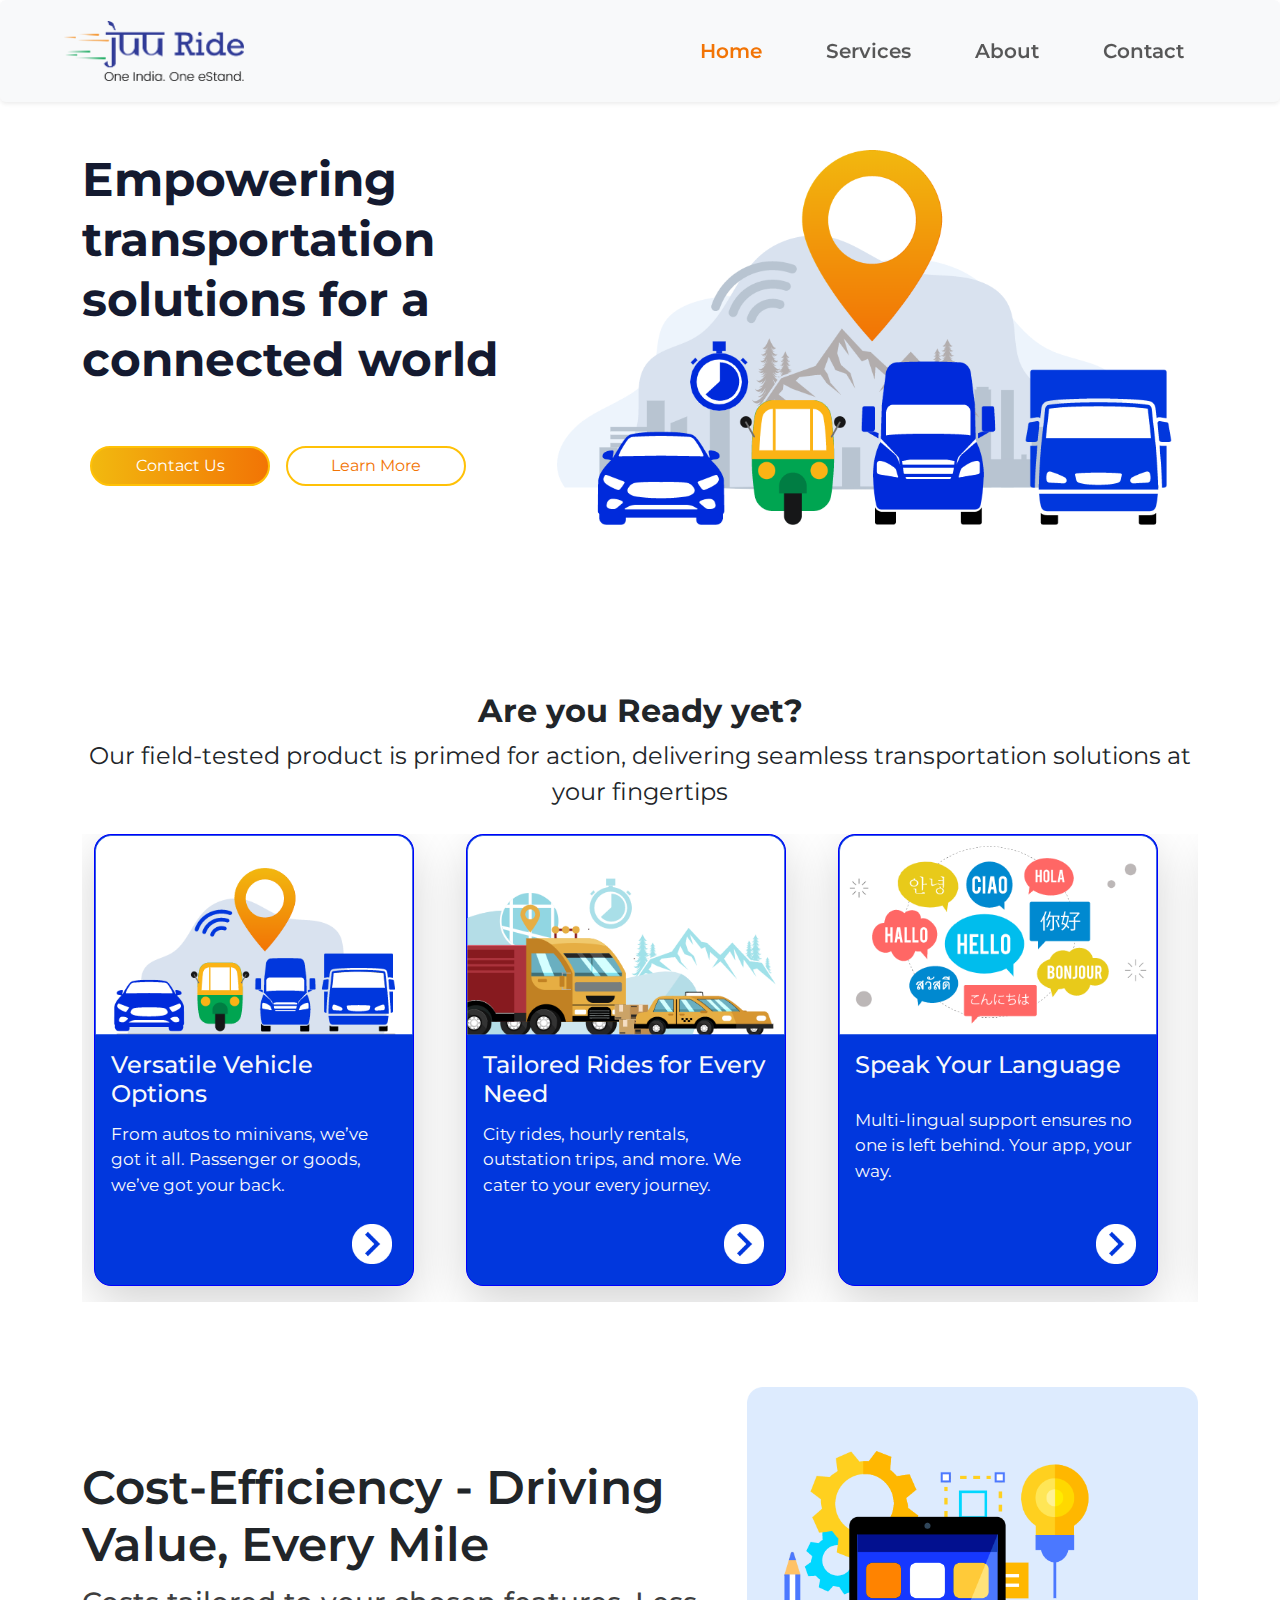
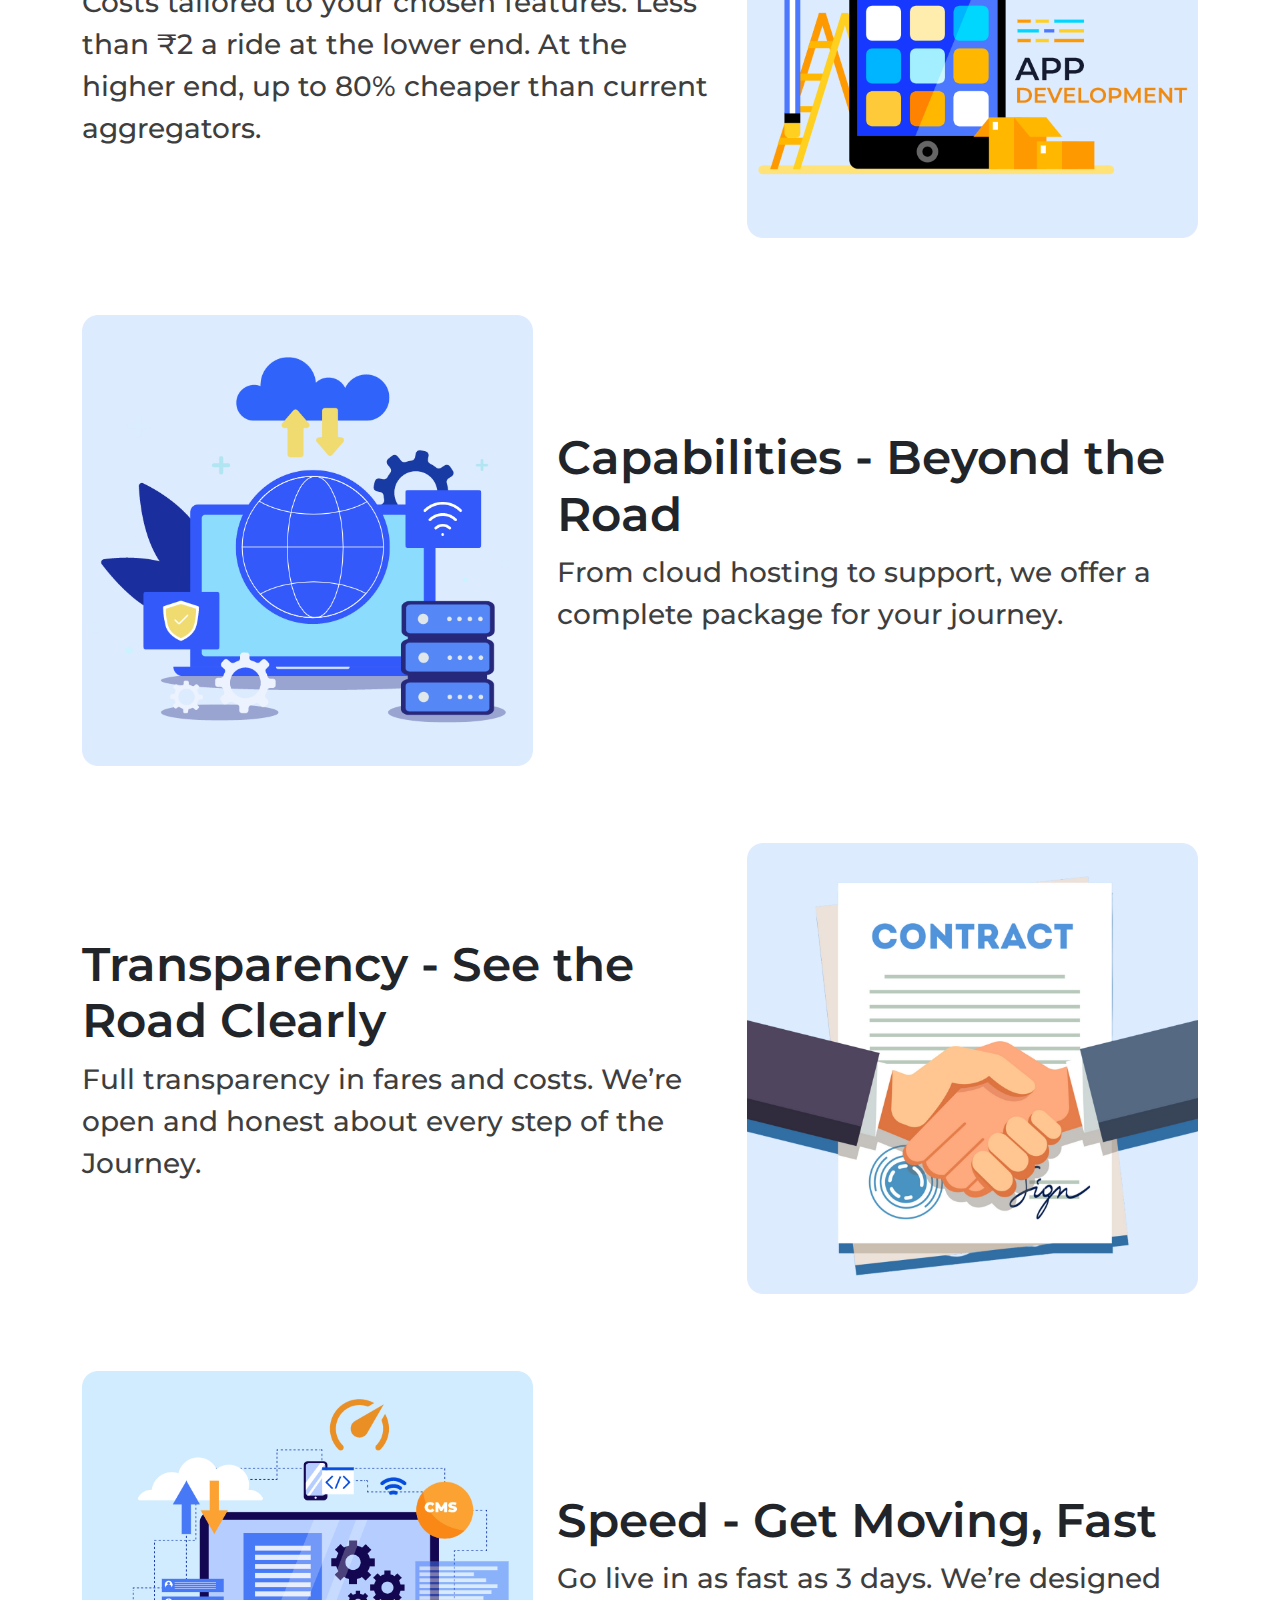
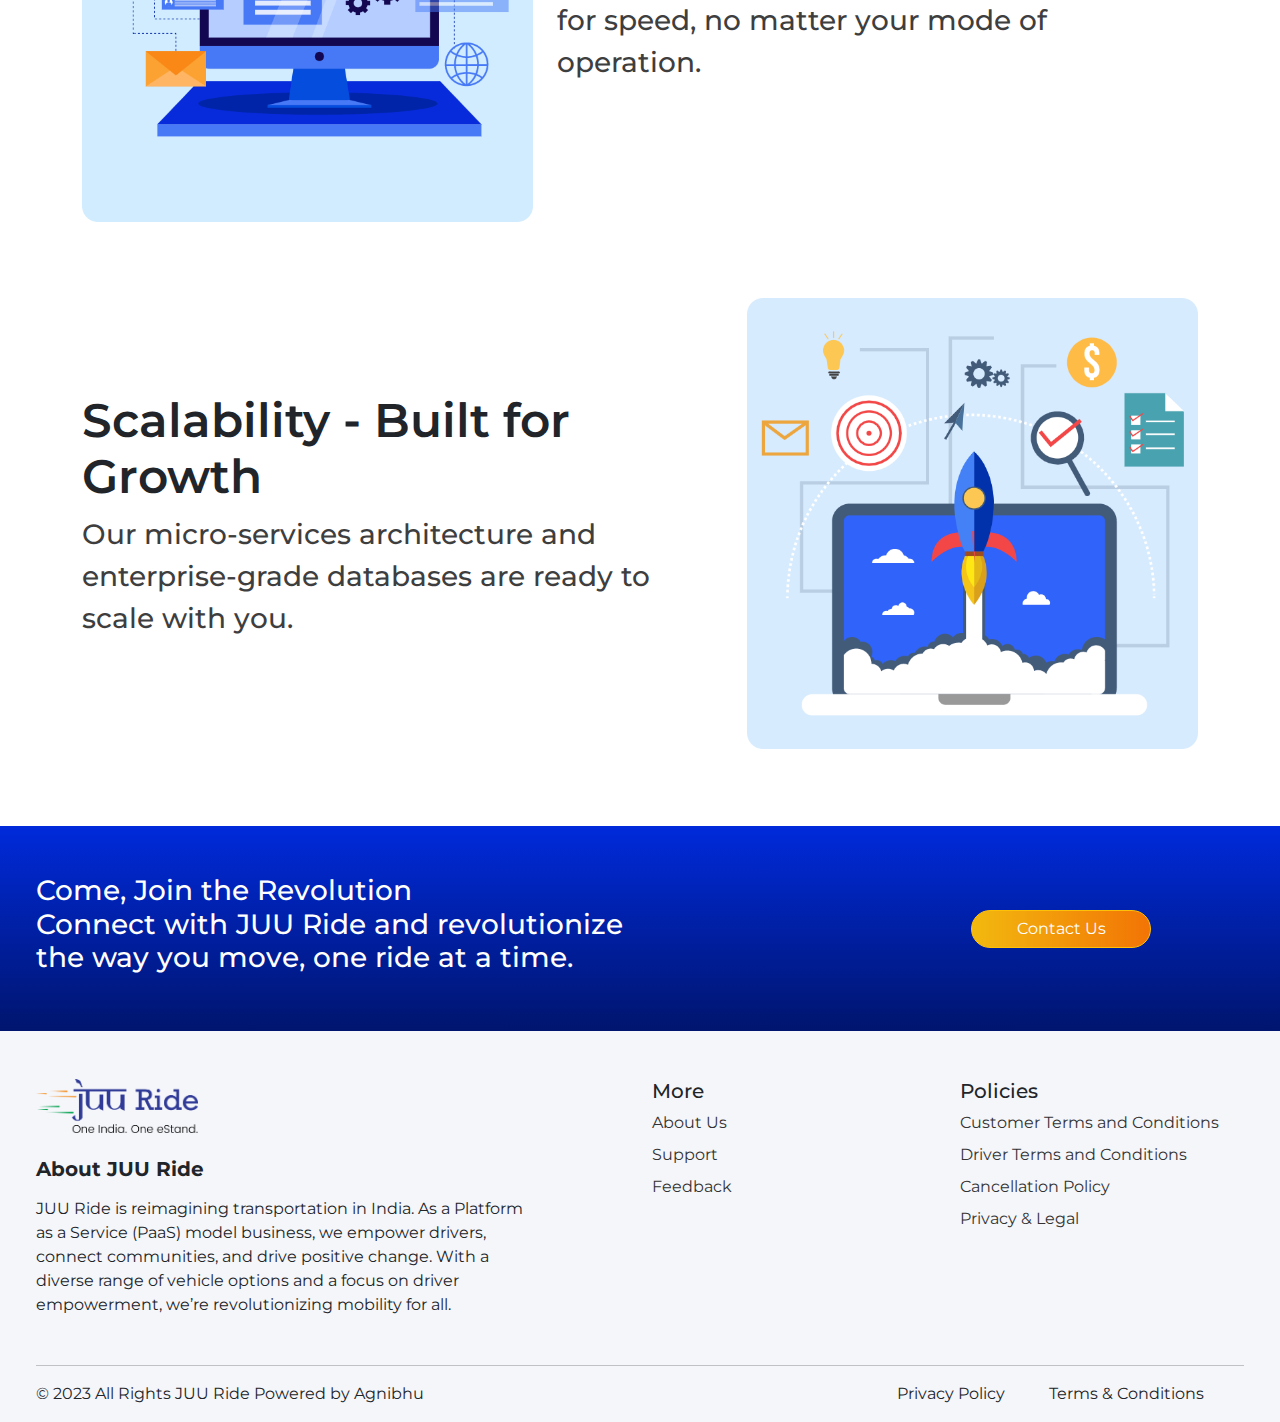
==== commit dc2ca59c: "commited" ====
--- a/index.html
+++ b/index.html
@@ -233,7 +233,7 @@
     <div class="container-fluid py-5  bottom">
         <div class="row">
             <div class="col-md-8 mx-4 foot">
-                <h3>Come,Join the Revolution <br> Connect with JUU Ride and revolutionize <br> the way you move, one ride at a time.</h3>
+                <h3>Come, Join the Revolution <br> Connect with JUU Ride and revolutionize <br> the way you move, one ride at a time.</h3>
             </div>
             <div class="col-md-3 justify-content-center d-flex  align-items-center">
                 <button class="btn btn-warning rounded-pill  btn1 m-2">
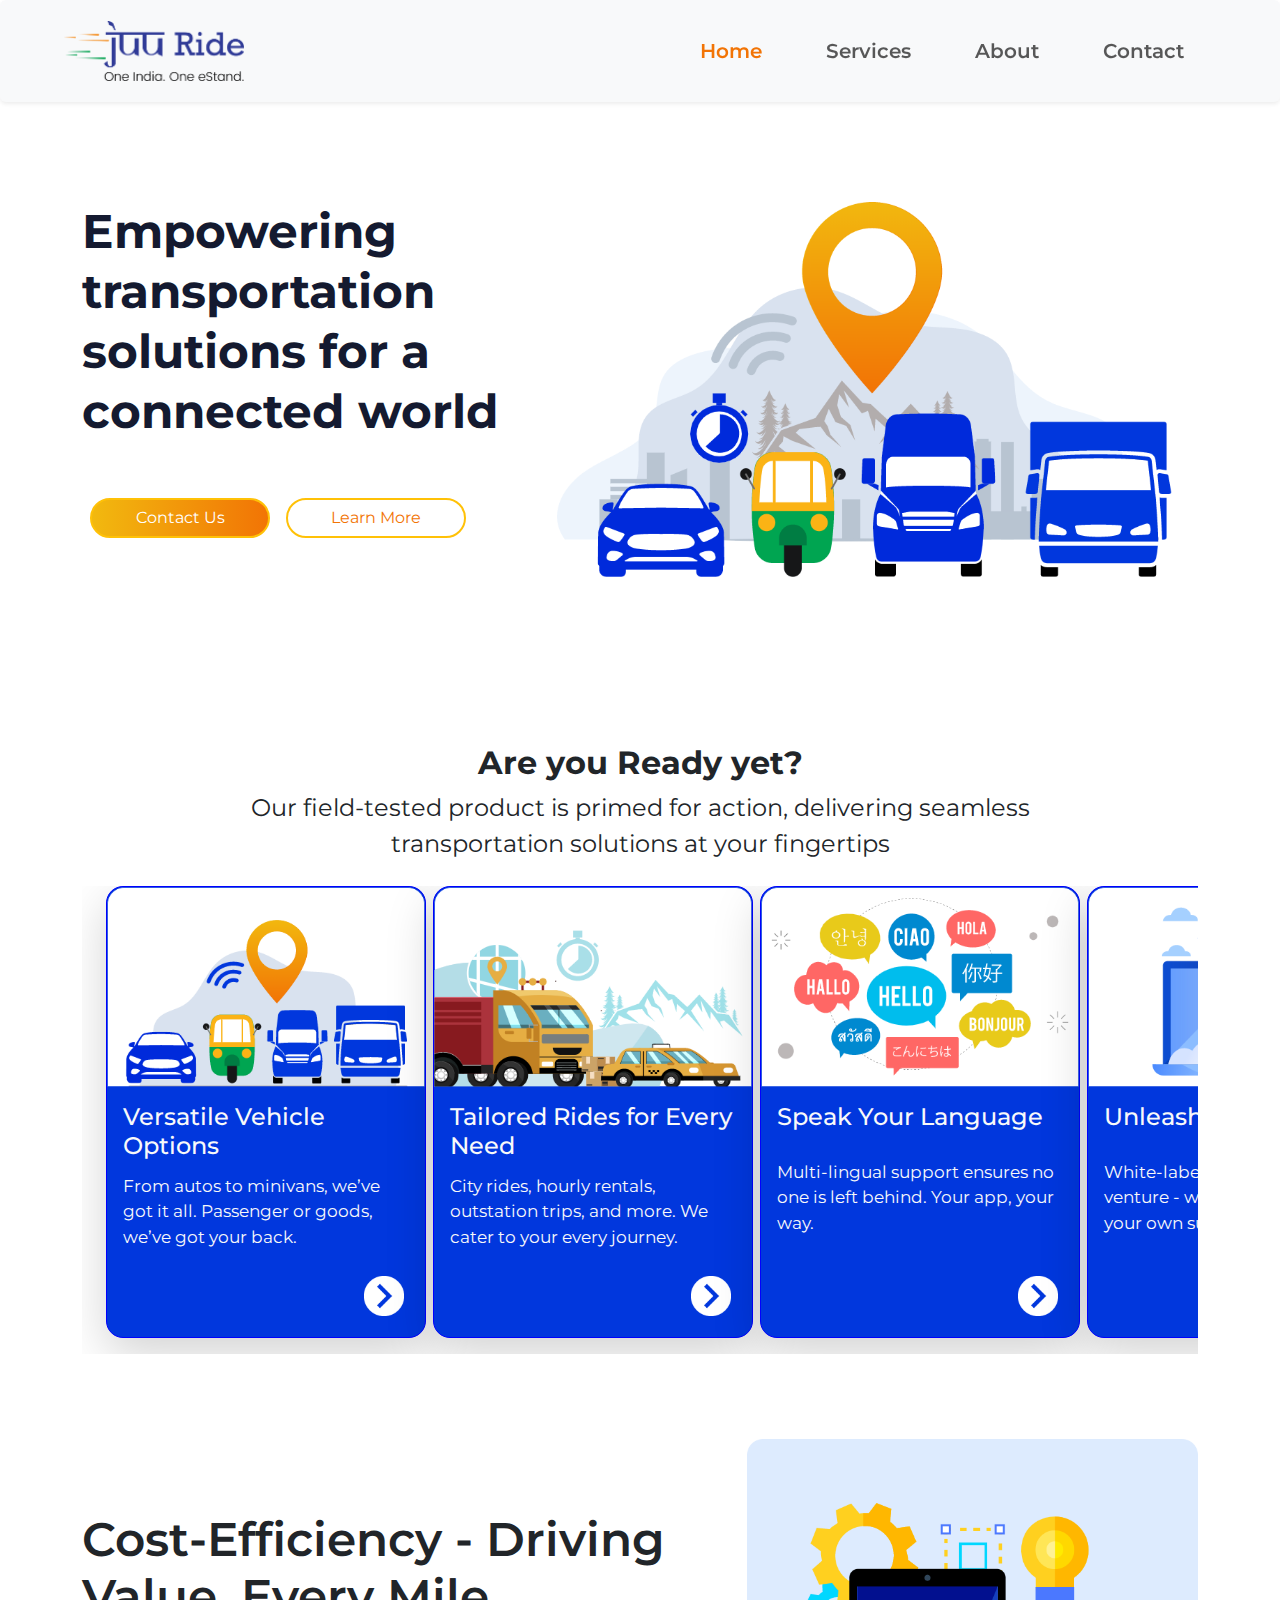
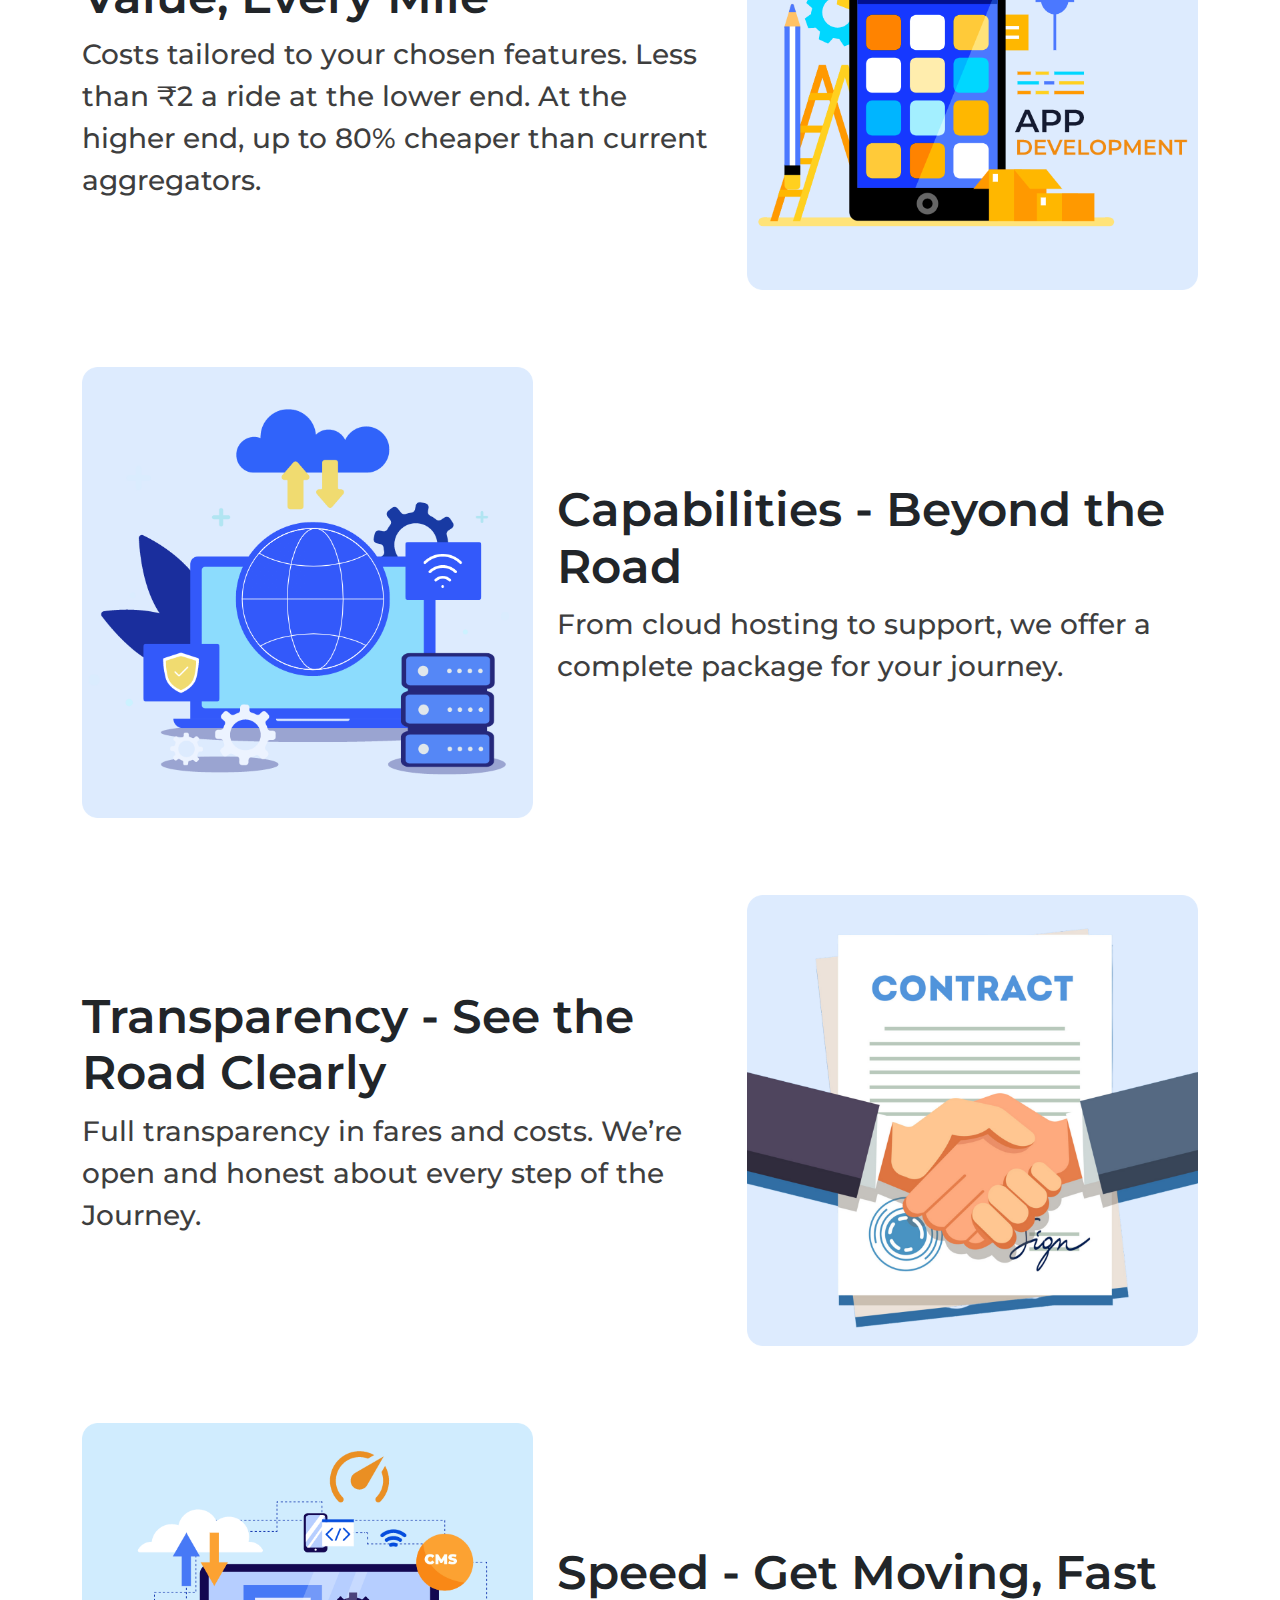
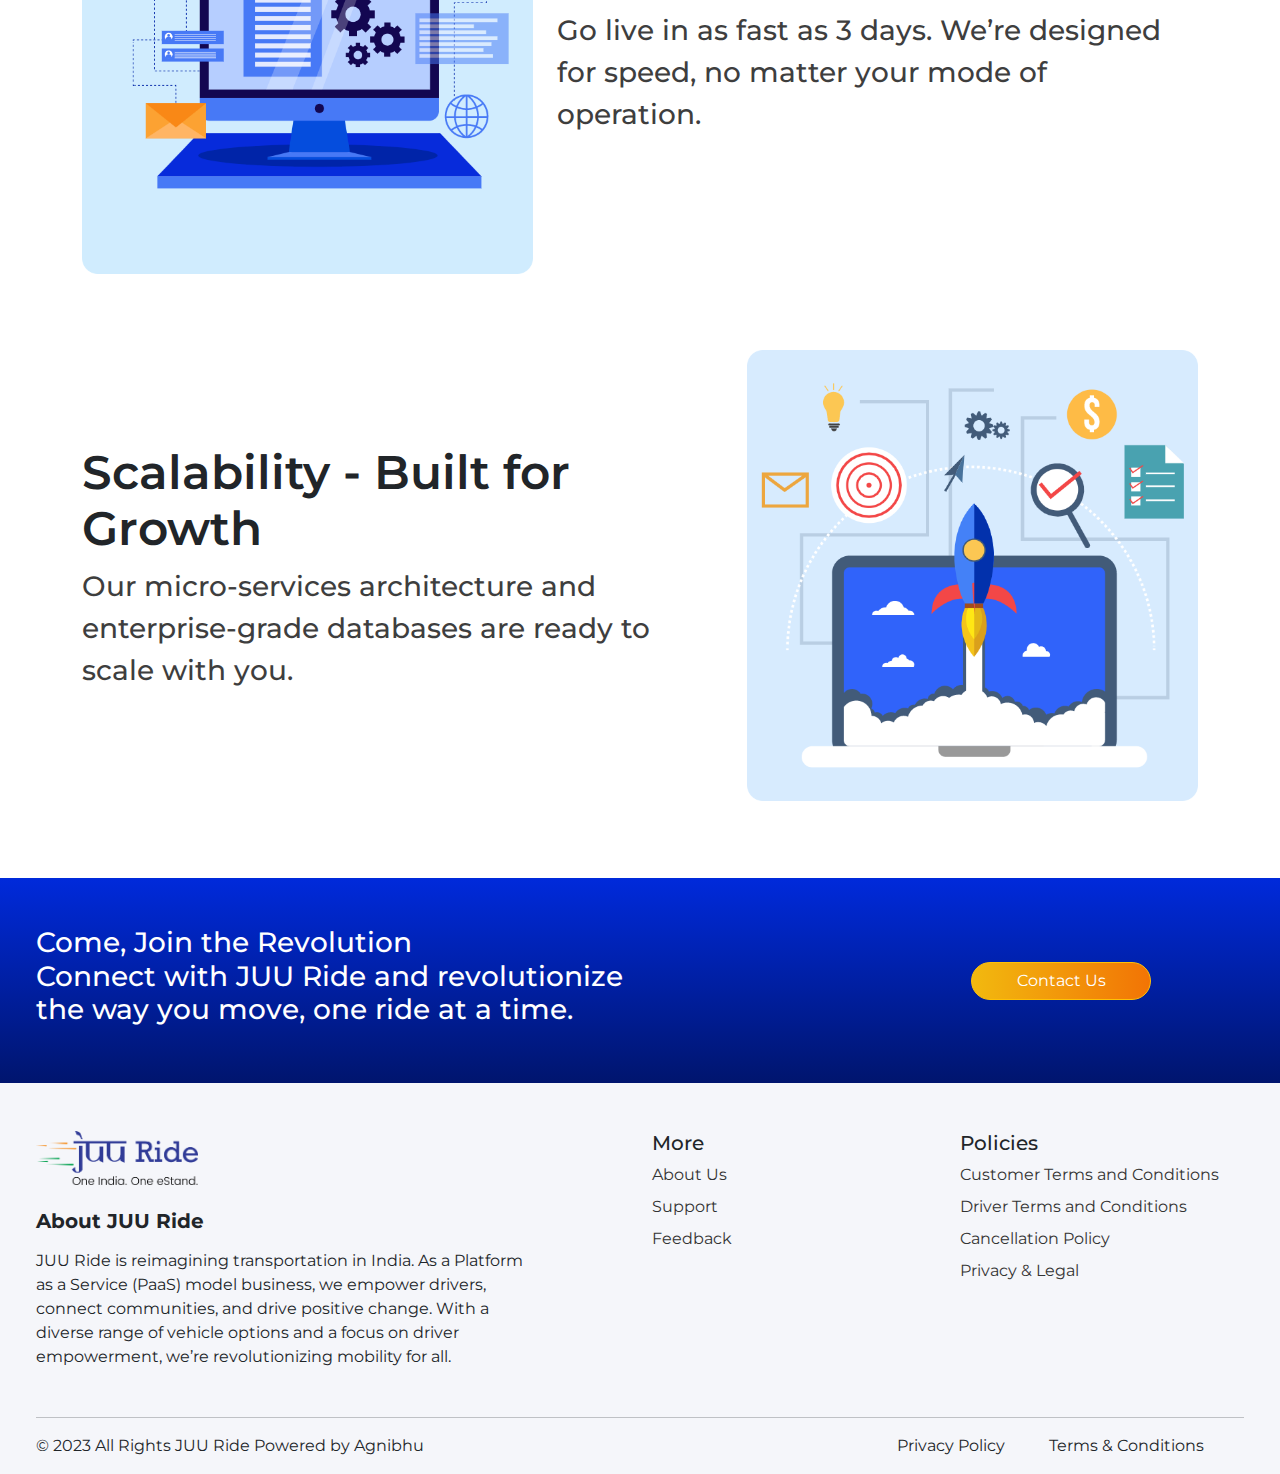
==== commit 24ef13e2: "commited" ====
--- a/index.html
+++ b/index.html
@@ -43,7 +43,7 @@
 
     <div class="container ">
 
-        <div class="row">
+        <div class="row Msection">
             <div class="top_content col-md-5 col-sm-7  col-lg-5  ">
                 <p class="mb-5">Empowering transportation solutions for a connected world</p><button class="btn btn-warning  rounded-pill btn1 m-2">
                     <a href="contact-us.html" style="text-decoration: none; color: inherit;">
@@ -62,12 +62,12 @@
     <div id="vehicles" class="container-fluid ride_card" >
         <div class="container text-center  ">
             <h2 class="fw-bold">Are you Ready yet?</h2>
-            <p class="fs-4 font-weight-bold">Our field-tested product is primed for action, delivering seamless transportation solutions at your fingertips</p>
-        </div>
-        <div class="container  py-2">
+            <p class="fs-4 font-weight-bold">Our field-tested product is primed for action, delivering seamless <br> transportation solutions at your fingertips</p>
+        </div>
+        <div class="container py-2">
 
             <div class="d-flex flex-row flex-nowrap  overflow-auto card1 ">
-                <div class="col-md-4 ">
+                <div class="col-md-3 mx-4">
 
 
                     <div class="card shadow-lg mb-3">
@@ -80,7 +80,7 @@
                         </div>
                     </div>
                 </div>
-                <div class="col-md-4 ">
+                <div class="col-md-3 mx-4">
                     <div class="card shadow-lg ">
                         <img src="assets/images/scroll2.png" class="card-img-top" alt="...">
                         <div class="card-body d-flex justify-content-between flex-column text-light">
@@ -91,7 +91,7 @@
                         </div>
                     </div>
                 </div>
-                <div class="col-md-4">
+                <div class="col-md-3 mx-4">
                     <div class="card shadow-lg">
                         <img src="assets/images/scroll3.png" class="card-img-top" alt="...">
                         <div class="card-body d-flex justify-content-between flex-column text-light">
@@ -101,7 +101,7 @@
                         </div>
                     </div>
                 </div>
-                <div class="col-md-4">
+                <div class="col-md-3 mx-4">
 
 
                     <div class="card shadow-lg">
@@ -113,7 +113,7 @@
                         </div>
                     </div>
                 </div>
-                <div class="col-md-4">
+                <div class="col-md-3 mx-4">
                     <div class="card shadow-lg">
                         <img src="assets/images/scroll5.png" class="card-img-top" alt="...">
                         <div class="card-body d-flex justify-content-between flex-column text-light">
@@ -123,7 +123,7 @@
                         </div>
                     </div>
                 </div>
-                <div class="col-md-4">
+                <div class="col-md-3 mx-4">
                     <div class="card shadow-lg">
                         <img src="assets/images/scroll6.png" class="card-img-top" alt="...">
                         <div class="card-body d-flex justify-content-between flex-column text-light">
@@ -133,7 +133,7 @@
                         </div>
                     </div>
                 </div>
-                <div class="col-md-4">
+                <div class="col-md-3 mx-4">
                     <div class="card shadow-lg">
                         <img src="assets/images/scroll7.png" class="card-img-top" alt="...">
                         <div class="card-body d-flex justify-content-between flex-column text-light">
@@ -143,7 +143,7 @@
                         </div>
                     </div>
                 </div>
-                <div class="col-md-4">
+                <div class="col-md-3 mx-4">
                     <div class="card shadow-lg">
                         <img src="assets/images/scroll8.png" class="card-img-top" alt="...">
                         <div class="card-body d-flex justify-content-between flex-column text-light">
@@ -153,7 +153,7 @@
                         </div>
                     </div>
                 </div>
-                <div class="col-md-4">
+                <div class="col-md-3 mx-4">
                     <div class="card shadow-lg">
                         <img src="assets/images/scroll9.png" class="card-img-top" alt="...">
                         <div class="card-body d-flex justify-content-between flex-column text-light">
--- a/main.css
+++ b/main.css
@@ -100,7 +100,9 @@
 
 
 /* index */
-
+.Msection{
+margin-top: 100px;
+}
 
 .top_content p{
     text-align: left;
@@ -115,6 +117,10 @@
     .top_content p{
         font-size: 44px; /* Adjust the font size for smaller screens */
     }
+
+    .Msection{
+        margin-top: 50px;
+        }
 }
 
 @media (max-width: 425px) {
@@ -122,6 +128,9 @@
         font-size: 32px; /* Adjust the font size for smaller screens */
         line-height: 40px;
     }
+    .Msection{
+        margin-top:20px;
+        }
 }
 
 .top_content button{
@@ -150,17 +159,21 @@
    
 }
 
+
+
 .ride_card{
     padding-top:13vw;
 }
 
 .card1 .card {
     border-color: blue;
-    border-radius: 17px;
+    border-radius: 17px; 
     width:20rem;
     background-color: #0137DD;
-    margin-left: 12px;
-  }
+    margin-right:20px;
+  }
+
+ 
 
   @media (max-width:768px) {
     .card1 .card {
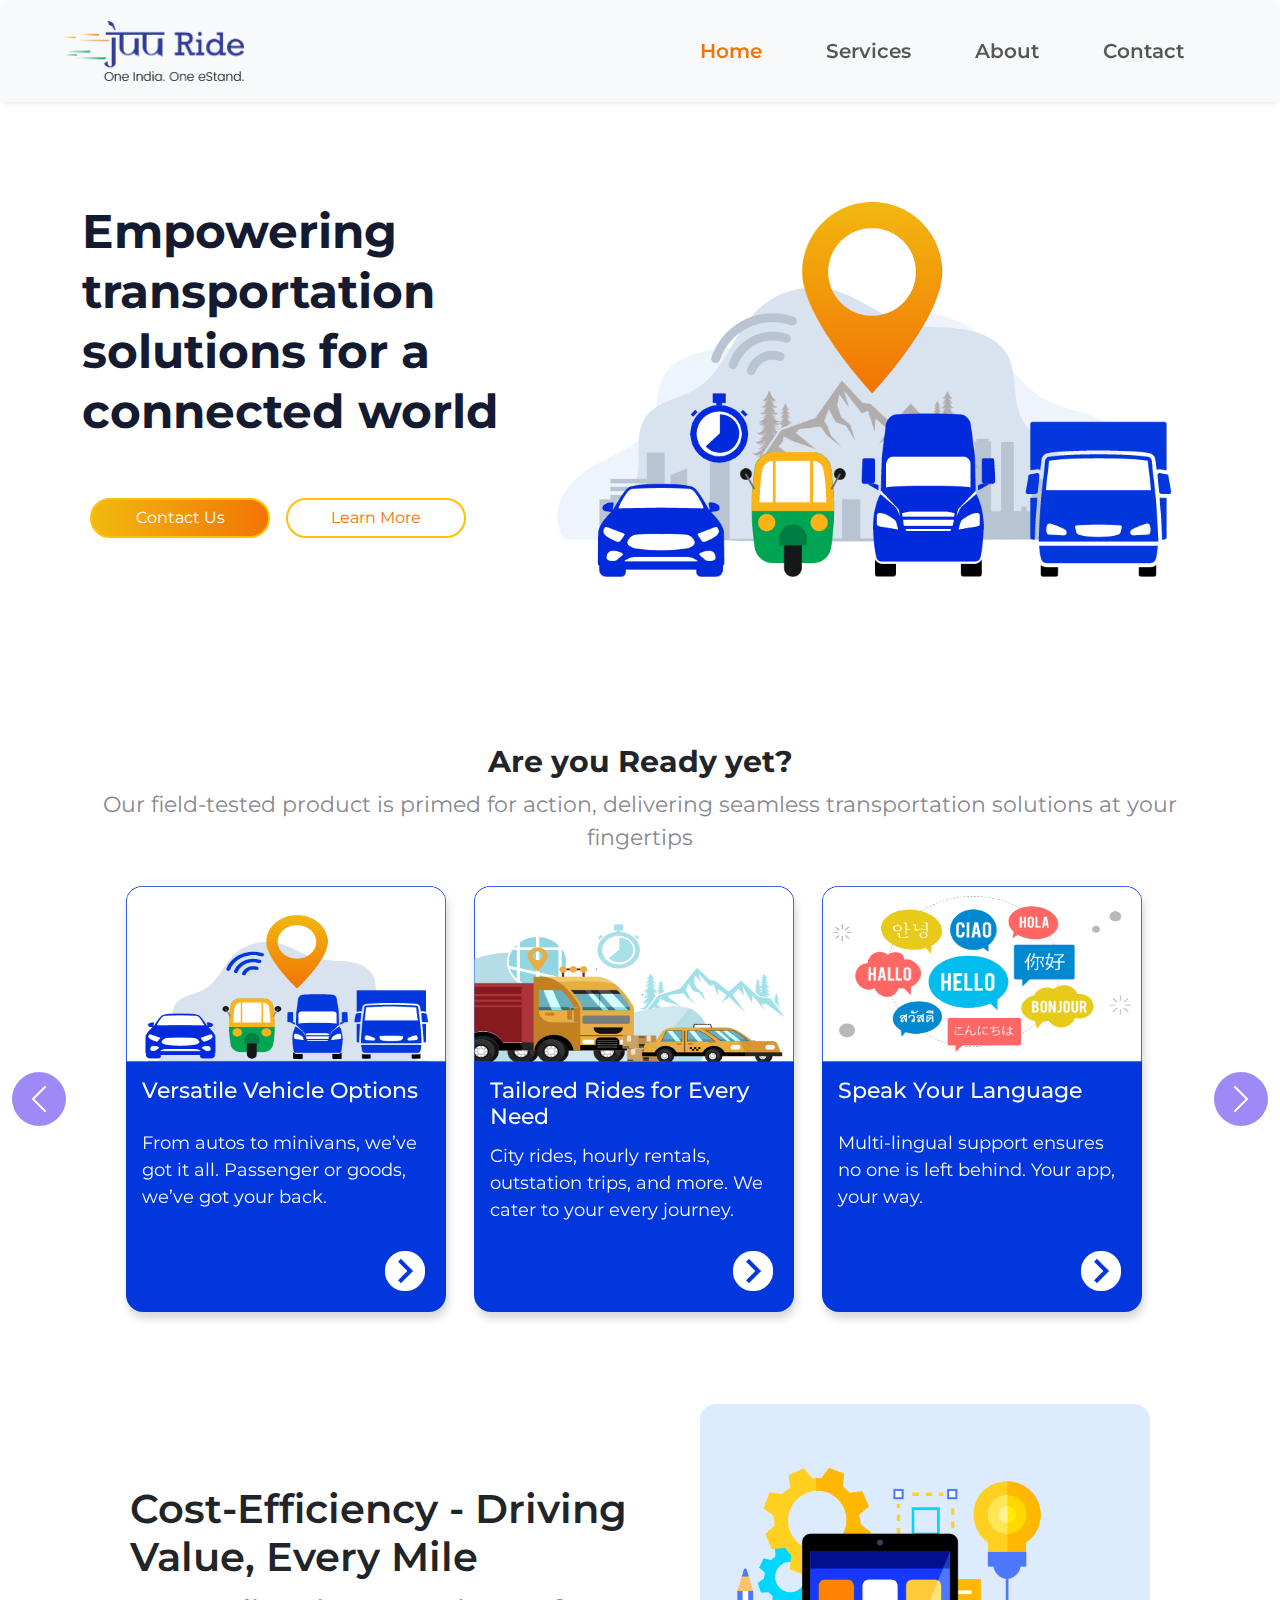
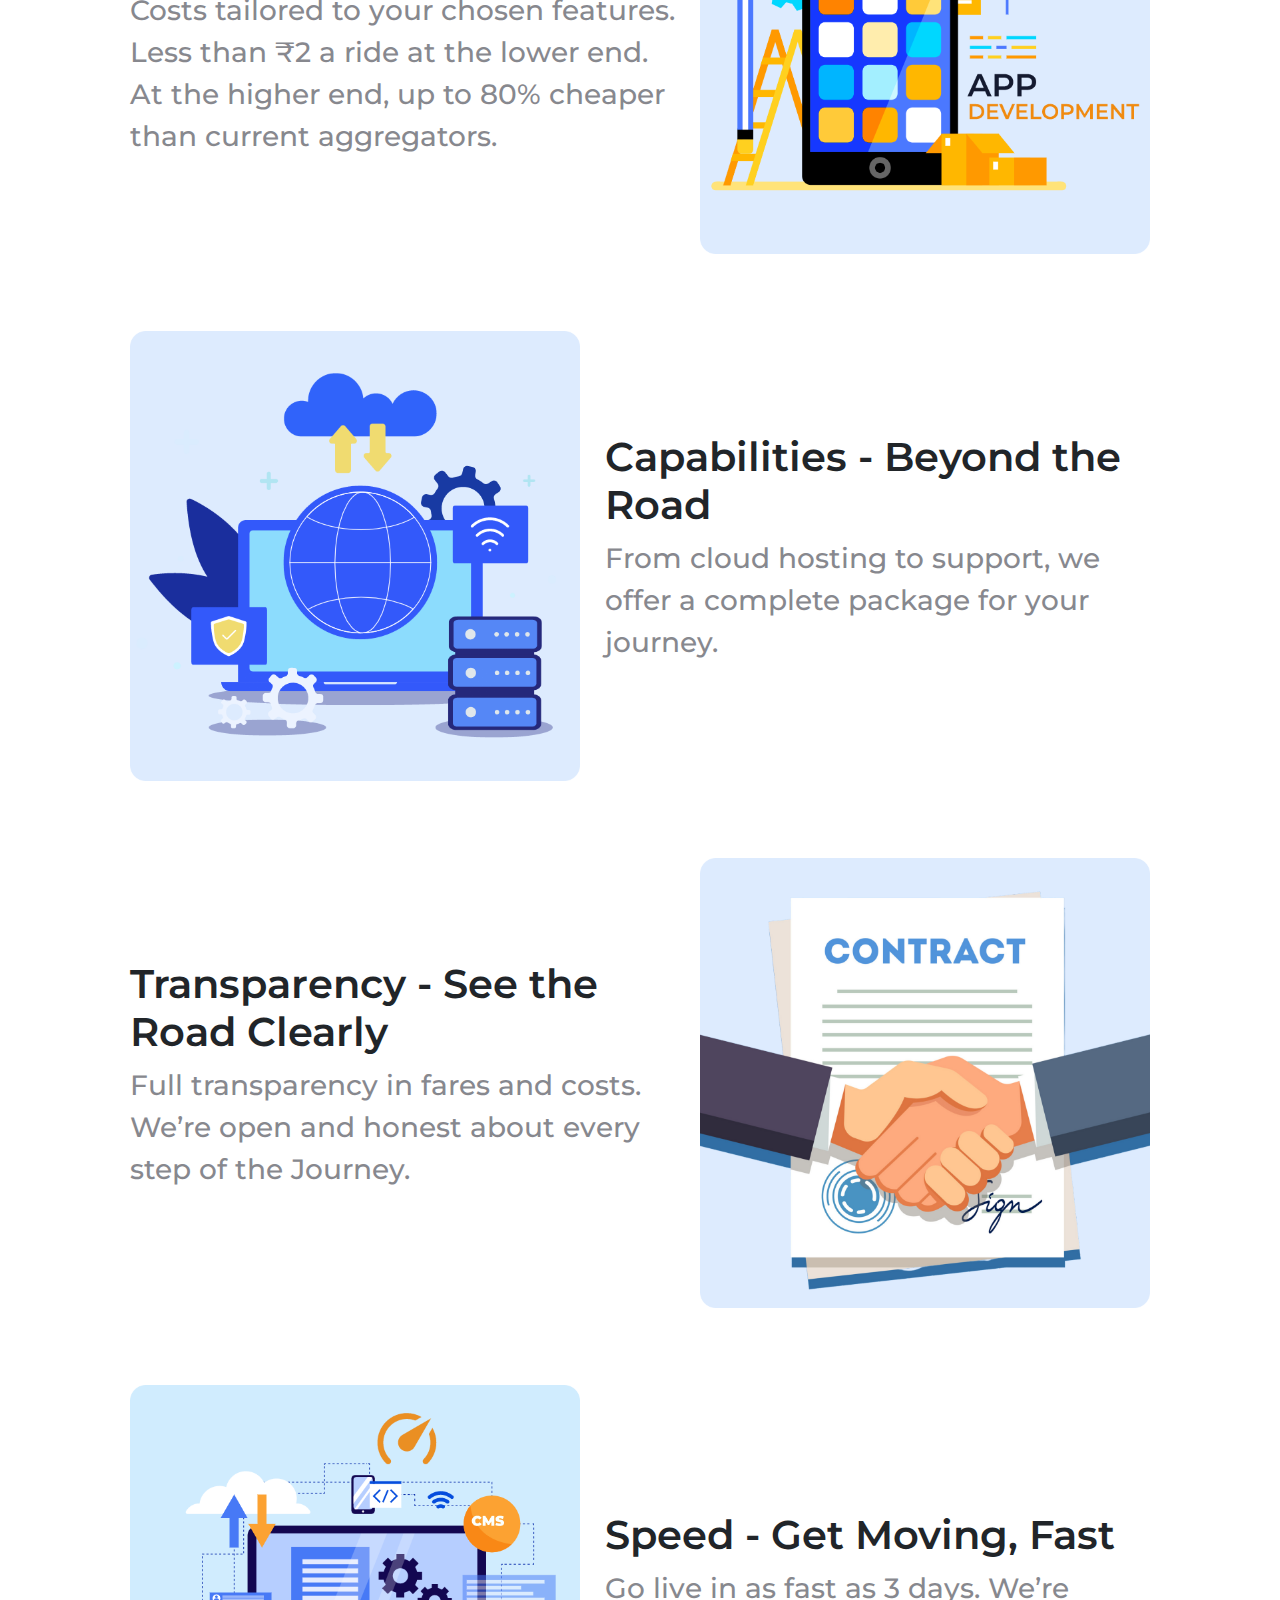
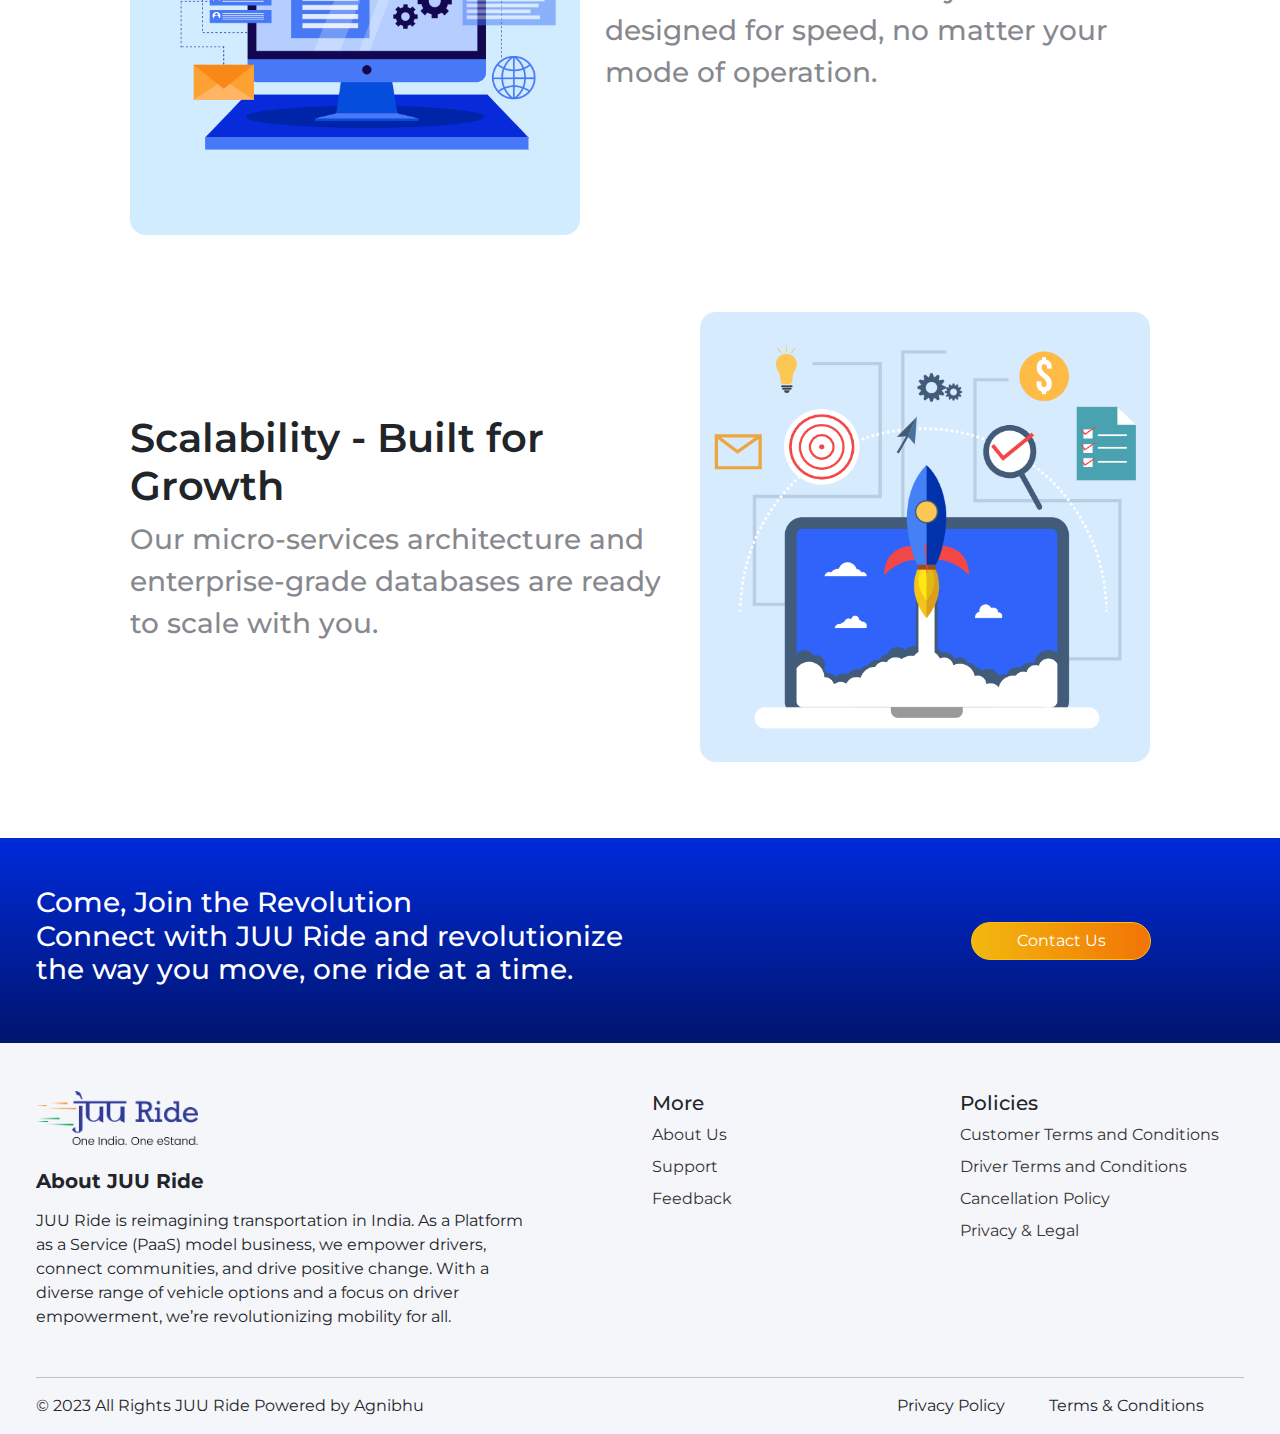
==== commit a9835c16: "commited" ====
--- a/index.html
+++ b/index.html
@@ -1,303 +1,730 @@
 <!DOCTYPE html>
 <html lang="en">
-
-<head>
-    <meta charset="UTF-8">
-    <meta name="viewport" content="width=device-width, initial-scale=1.0">
+  <head>
+    <meta charset="UTF-8" />
+    <meta name="viewport" content="width=device-width, initial-scale=1.0" />
     <link rel="stylesheet" href="vendor/bootstrap/css/bootstrap.min.css" />
-    <link rel="stylesheet" href="main.css">
-    <link rel="stylesheet" href="https://cdnjs.cloudflare.com/ajax/libs/font-awesome/6.3.0/css/all.min.css">
+    <link rel="stylesheet" href="main.css" />
+    <link
+      rel="stylesheet"
+      href="https://cdnjs.cloudflare.com/ajax/libs/font-awesome/6.3.0/css/all.min.css"
+    />
     <title>Document</title>
-</head>
-
-<body>
-
-    <nav class="navbar navbar-expand-lg bg-light shadow-sm p-3 mb-5 rounded sticky-top">
-        <div class="container-fluid px-5">
-            <div class="d-flex align-items-center">
-                <a class="navbar-brand" href="#"><img height="60px" src="assets/images/JUU RIDE Logo-Latest.png" alt=""></a>
-                <button class="navbar-toggler" type="button" data-bs-toggle="collapse" data-bs-target="#navbarNav" aria-controls="navbarNav" aria-expanded="false" aria-label="Toggle navigation">
-                    <span class="navbar-toggler-icon"></span>
-                </button>
-            </div>
-            <div class="collapse navbar-collapse justify-content-end" id="navbarNav">
-                <ul class="navbar-nav">
-                    <li class="nav-item px-4">
-                        <a class="nav-link active" aria-current="page" href="index.html">Home</a>
-                    </li>
-                    <li class="nav-item px-4">
-                        <a class="nav-link" href="services.html">Services</a>
-                    </li>
-                    <li class="nav-item px-4">
-                        <a class="nav-link" href="about.html">About</a>
-                    </li>
-                    <li class="nav-item px-4">
-                        <a class="nav-link" href="contact-us.html">Contact</a>
-                    </li>
-                </ul>
-            </div>
-        </div>
+  </head>
+
+  <body>
+    <nav
+      class="navbar navbar-expand-lg bg-light shadow-sm p-3 mb-5 rounded sticky-top"
+    >
+      <div class="container-fluid px-5">
+        <div class="d-flex align-items-center">
+          <a class="navbar-brand" href="#"
+            ><img
+              height="60px"
+              src="assets/images/JUU RIDE Logo-Latest.png"
+              alt=""
+          /></a>
+          <button
+            class="navbar-toggler"
+            type="button"
+            data-bs-toggle="collapse"
+            data-bs-target="#navbarNav"
+            aria-controls="navbarNav"
+            aria-expanded="false"
+            aria-label="Toggle navigation"
+          >
+            <span class="navbar-toggler-icon"></span>
+          </button>
+        </div>
+        <div
+          class="collapse navbar-collapse justify-content-end"
+          id="navbarNav"
+        >
+          <ul class="navbar-nav">
+            <li class="nav-item px-4">
+              <a class="nav-link active" aria-current="page" href="index.html"
+                >Home</a
+              >
+            </li>
+            <li class="nav-item px-4">
+              <a class="nav-link" href="services.html">Services</a>
+            </li>
+            <li class="nav-item px-4">
+              <a class="nav-link" href="about.html">About</a>
+            </li>
+            <li class="nav-item px-4">
+              <a class="nav-link" href="contact-us.html">Contact</a>
+            </li>
+          </ul>
+        </div>
+      </div>
     </nav>
 
- 
-
-    <div class="container ">
-
-        <div class="row Msection">
-            <div class="top_content col-md-5 col-sm-7  col-lg-5  ">
-                <p class="mb-5">Empowering transportation solutions for a connected world</p><button class="btn btn-warning  rounded-pill btn1 m-2">
-                    <a href="contact-us.html" style="text-decoration: none; color: inherit;">
-                        Contact Us
-                   </a>
-                </button><button  class="btn btn-outline-warning rounded-pill m-2">
-                     <a href="#vehicles" style="text-decoration: none; color: inherit;">
-                        Learn More
-                   </a>
-                </button>
-            </div>
-            <div class="col-md-7 top_ride"> <img class="img-fluid" src="assets/images/top_ride.png" alt=""></div>
-        </div>
+    <div class="container">
+      <div class="row Msection">
+        <div class="top_content col-md-5 col-sm-7 col-lg-5">
+          <p class="mb-5">
+            Empowering transportation solutions for a connected world
+          </p>
+          <button class="btn btn-warning rounded-pill btn1 m-2">
+            <a
+              href="contact-us.html"
+              style="text-decoration: none; color: inherit"
+            >
+              Contact Us
+            </a></button
+          ><button class="btn btn-outline-warning rounded-pill m-2">
+            <a href="#vehicles" style="text-decoration: none; color: inherit">
+              Learn More
+            </a>
+          </button>
+        </div>
+        <div class="col-md-7 top_ride">
+          <img class="img-fluid" src="assets/images/top_ride.png" alt="" />
+        </div>
+      </div>
     </div>
 
-    <div id="vehicles" class="container-fluid ride_card" >
-        <div class="container text-center  ">
-            <h2 class="fw-bold">Are you Ready yet?</h2>
-            <p class="fs-4 font-weight-bold">Our field-tested product is primed for action, delivering seamless <br> transportation solutions at your fingertips</p>
-        </div>
-        <div class="container py-2">
-
-            <div class="d-flex flex-row flex-nowrap  overflow-auto card1 ">
-                <div class="col-md-3 mx-4">
-
-
-                    <div class="card shadow-lg mb-3">
-                        <img src="assets/images/scroll1.png" class="card-img-top" alt="...">
-                        <div class="card-body d-flex justify-content-between flex-column  text-light">
-                            <h4 class="card-title ">Versatile Vehicle Options</h4>
-                            <p class="card-text ">From autos to minivans, we’ve got it all. Passenger or goods, we’ve got your back.</p>
-                            <a href="services.html#versatile" class="align-self-end"><img style="height:50px" src="assets/images/arrow.png" alt=""></a>
-
-                        </div>
-                    </div>
-                </div>
-                <div class="col-md-3 mx-4">
-                    <div class="card shadow-lg ">
-                        <img src="assets/images/scroll2.png" class="card-img-top" alt="...">
-                        <div class="card-body d-flex justify-content-between flex-column text-light">
-                            <h4 class="card-title">Tailored Rides for Every Need</h4>
-                            <p class="card-text">City rides, hourly rentals, outstation trips, and more. We cater to your every journey.</p>
-
-                            <a href="services.html#tailored" class="align-self-end"><img style="height:50px" src="assets/images/arrow.png" alt=""></a>
-                        </div>
-                    </div>
-                </div>
-                <div class="col-md-3 mx-4">
-                    <div class="card shadow-lg">
-                        <img src="assets/images/scroll3.png" class="card-img-top" alt="...">
-                        <div class="card-body d-flex justify-content-between flex-column text-light">
-                            <h4 class="card-title">Speak Your Language</h4>
-                            <p class="card-text">Multi-lingual support ensures no one is left behind. Your app, your way.</p>
-                            <a href="services.html#speak" class="align-self-end"><img style="height:50px" src="assets/images/arrow.png" alt=""></a>
-                        </div>
-                    </div>
-                </div>
-                <div class="col-md-3 mx-4">
-
-
-                    <div class="card shadow-lg">
-                        <img src="assets/images/scroll4.png" class="card-img-top" alt="...">
-                        <div class="card-body d-flex justify-content-between flex-column text-light">
-                            <h4 class="card-title  ">Unleash Your Brand</h4>
-                            <p class="card-text">White-label, operator, or joint venture - we give you the keys to your own success.</p>
-                            <a href="services.html#brand" class="align-self-end"><img style="height:50px" src="assets/images/arrow.png" alt=""></a>
-                        </div>
-                    </div>
-                </div>
-                <div class="col-md-3 mx-4">
-                    <div class="card shadow-lg">
-                        <img src="assets/images/scroll5.png" class="card-img-top" alt="...">
-                        <div class="card-body d-flex justify-content-between flex-column text-light">
-                            <h4 class="card-title">Customize Your Experience</h4>
-                            <p class="card-text">Pick and choose features that matter most to you. Your app, your rules.</p>
-                            <a href="services.html#features" class="align-self-end"><img style="height:50px" src="assets/images/arrow.png" alt=""></a>
-                        </div>
-                    </div>
-                </div>
-                <div class="col-md-3 mx-4">
-                    <div class="card shadow-lg">
-                        <img src="assets/images/scroll6.png" class="card-img-top" alt="...">
-                        <div class="card-body d-flex justify-content-between flex-column text-light">
-                            <h4 class="card-title">Local Policies, Your Way</h4>
-                            <p class="card-text">Set app policies as per local requirements. Navigate the roads on your terms.</p>
-                            <a href="services.html#localpolicy" class="align-self-end"><img style="height:50px" src="assets/images/arrow.png" alt=""></a>
-                        </div>
-                    </div>
-                </div>
-                <div class="col-md-3 mx-4">
-                    <div class="card shadow-lg">
-                        <img src="assets/images/scroll7.png" class="card-img-top" alt="...">
-                        <div class="card-body d-flex justify-content-between flex-column text-light">
-                            <h4 class="card-title">Seamless Payments</h4>
-                            <p class="card-text">From digital to cash, we’ve got all payment channels covered.</p>
-                            <a href="services.html#payment" class="align-self-end"><img style="height:50px" src="assets/images/arrow.png" alt=""></a>
-                        </div>
-                    </div>
-                </div>
-                <div class="col-md-3 mx-4">
-                    <div class="card shadow-lg">
-                        <img src="assets/images/scroll8.png" class="card-img-top" alt="...">
-                        <div class="card-body d-flex justify-content-between flex-column text-light">
-                            <h4 class="card-title">No App? No Problem!</h4>
-                            <p class="card-text">Integrate with WhatsApp, Telegram, and more. Your journey starts where you are.</p>
-                            <a href="services.html#integration" class="align-self-end"><img style="height:50px" src="assets/images/arrow.png" alt=""></a>
-                        </div>
-                    </div>
-                </div>
-                <div class="col-md-3 mx-4">
-                    <div class="card shadow-lg">
-                        <img src="assets/images/scroll9.png" class="card-img-top" alt="...">
-                        <div class="card-body d-flex justify-content-between flex-column text-light">
-                            <h4 class="card-title">Innovate on the Fly</h4>
-                            <p class="card-text">New features in days, not weeks. Stay ahead of the curve, always.</p>
-                            <a href="services.html#innovate" class="align-self-end"><img style="height:50px" src="assets/images/arrow.png" alt=""></a>
-                        </div>
-                    </div>
-                </div>
-            </div>
-        </div>
+    <div id="vehicles" class="container-fluid ride_card">
+      <div class="container text-center ready">
+        <h2 class="fw-bold">Are you Ready yet?</h2>
+        <p class=" font-weight-bold">
+          Our field-tested product is primed for action, delivering seamless
+          
+          transportation solutions at your fingertips
+        </p>
+      </div>
+
+      <div
+        id="carouselExampleControls"
+        class="carousel slide card1"
+        data-ride="carousel"
+      >
+        <div class="carousel-inner">
+          <div class="carousel-item active">
+            <div class="cards-wrapper">
+              <div class="card">
+                <img
+                  src="assets/images/scroll1.png"
+                  class="card-img-top"
+                  alt="..."
+                />
+                <div
+                  class="card-body d-flex justify-content-between flex-column text-light"
+                >
+                  <h4 class="card-title">Versatile Vehicle Options</h4>
+                  <p class="card-text">
+                    From autos to minivans, we’ve got it all. Passenger or
+                    goods, we’ve got your back.
+                  </p>
+                  <a href="services.html#versatile" class="align-self-end"
+                    ><img
+                      style="height: 50px"
+                      src="assets/images/arrow.png"
+                      alt=""
+                  /></a>
+                </div>
+              </div>
+              <div class="card d-none d-md-block">
+                <img
+                  src="assets/images/scroll2.png"
+                  class="card-img-top"
+                  alt="..."
+                />
+                <div
+                  class="card-body d-flex justify-content-between flex-column text-light"
+                >
+                  <h4 class="card-title">Tailored Rides for Every Need</h4>
+                  <p class="card-text">
+                    City rides, hourly rentals, outstation trips, and more. We
+                    cater to your every journey.
+                  </p>
+
+                  <a href="services.html#tailored" class="align-self-end"
+                    ><img
+                      style="height: 50px"
+                      src="assets/images/arrow.png"
+                      alt=""
+                  /></a>
+                </div>
+              </div>
+              <div class="card d-none d-md-block">
+                <img
+                  src="assets/images/scroll3.png"
+                  class="card-img-top"
+                  alt="..."
+                />
+                <div
+                  class="card-body d-flex justify-content-between flex-column text-light"
+                >
+                  <h4 class="card-title">Speak Your Language</h4>
+                  <p class="card-text">
+                    Multi-lingual support ensures no one is left behind. Your
+                    app, your way.
+                  </p>
+                  <a href="services.html#speak" class="align-self-end"
+                    ><img
+                      style="height: 50px"
+                      src="assets/images/arrow.png"
+                      alt=""
+                  /></a>
+                </div>
+              </div>
+            </div>
+          </div>
+          <div class="carousel-item">
+            <div class="cards-wrapper">
+              <div class="card">
+                <img
+                  src="assets/images/scroll4.png"
+                  class="card-img-top"
+                  alt="..."
+                />
+                <div
+                  class="card-body d-flex justify-content-between flex-column text-light"
+                >
+                  <h4 class="card-title">Unleash Your Brand</h4>
+                  <p class="card-text">
+                    White-label, operator, or joint venture - we give you the
+                    keys to your own success.
+                  </p>
+                  <a href="services.html#brand" class="align-self-end"
+                    ><img
+                      style="height: 50px"
+                      src="assets/images/arrow.png"
+                      alt=""
+                  /></a>
+                </div>
+              </div>
+              <div class="card d-none d-md-block">
+                <img
+                  src="assets/images/scroll5.png"
+                  class="card-img-top"
+                  alt="..."
+                />
+                <div
+                  class="card-body d-flex justify-content-between flex-column text-light"
+                >
+                  <h4 class="card-title">Customize Your Experience</h4>
+                  <p class="card-text">
+                    Pick and choose features that matter most to you. Your app,
+                    your rules.
+                  </p>
+                  <a href="services.html#features" class="align-self-end"
+                    ><img
+                      style="height: 50px"
+                      src="assets/images/arrow.png"
+                      alt=""
+                  /></a>
+                </div>
+              </div>
+              <div class="card d-none d-md-block">
+                <img
+                  src="assets/images/scroll6.png"
+                  class="card-img-top"
+                  alt="..."
+                />
+                <div
+                  class="card-body d-flex justify-content-between flex-column text-light"
+                >
+                  <h4 class="card-title">Local Policies, Your Way</h4>
+                  <p class="card-text">
+                    Set app policies as per local requirements. Navigate the
+                    roads on your terms.
+                  </p>
+                  <a href="services.html#localpolicy" class="align-self-end"
+                    ><img
+                      style="height: 50px"
+                      src="assets/images/arrow.png"
+                      alt=""
+                  /></a>
+                </div>
+              </div>
+            </div>
+          </div>
+          <div class="carousel-item">
+            <div class="cards-wrapper">
+              <div class="card">
+                <img
+                  src="assets/images/scroll7.png"
+                  class="card-img-top"
+                  alt="..."
+                />
+                <div
+                  class="card-body d-flex justify-content-between flex-column text-light"
+                >
+                  <h4 class="card-title">Seamless Payments</h4>
+                  <p class="card-text">
+                    From digital to cash, we’ve got all payment channels
+                    covered.
+                  </p>
+                  <a href="services.html#payment" class="align-self-end"
+                    ><img
+                      style="height: 50px"
+                      src="assets/images/arrow.png"
+                      alt=""
+                  /></a>
+                </div>
+              </div>
+              <div class="card d-none d-md-block">
+                <img
+                  src="assets/images/scroll8.png"
+                  class="card-img-top"
+                  alt="..."
+                />
+                <div
+                  class="card-body d-flex justify-content-between flex-column text-light"
+                >
+                  <h4 class="card-title">No App? No Problem!</h4>
+                  <p class="card-text">
+                    Integrate with WhatsApp, Telegram, and more. Your journey
+                    starts where you are.
+                  </p>
+                  <a href="services.html#integration" class="align-self-end"
+                    ><img
+                      style="height: 50px"
+                      src="assets/images/arrow.png"
+                      alt=""
+                  /></a>
+                </div>
+              </div>
+              <div class="card d-none d-md-block">
+                <img
+                  src="assets/images/scroll9.png"
+                  class="card-img-top"
+                  alt="..."
+                />
+                <div
+                  class="card-body d-flex justify-content-between flex-column text-light"
+                >
+                  <h4 class="card-title">Innovate on the Fly</h4>
+                  <p class="card-text">
+                    New features in days, not weeks. Stay ahead of the curve,
+                    always.
+                  </p>
+                  <a href="services.html#innovate" class="align-self-end"
+                    ><img
+                      style="height: 50px"
+                      src="assets/images/arrow.png"
+                      alt=""
+                  /></a>
+                </div>
+              </div>
+            </div>
+          </div>
+        </div>
+        <a
+          class="carousel-control-prev"
+          href="#carouselExampleControls"
+          role="button"
+          data-slide="prev"
+        >
+          <span class="carousel-control-prev-icon" aria-hidden="true"></span>
+          <span class="sr-only">Previous</span>
+        </a>
+        <a
+          class="carousel-control-next"
+          href="#carouselExampleControls"
+          role="button"
+          data-slide="next"
+        >
+          <span class="carousel-control-next-icon " aria-hidden="true"></span>
+          <span class="sr-only">Next</span>
+        </a>
+      </div>
     </div>
 
+    <!-- <hr />
+
+    <div id="vehicles" class="container-fluid ride_card">
+      <div class="container text-center">
+        <h2 class="fw-bold">Are you Ready yet?</h2>
+        <p class="fs-4 font-weight-bold">
+          Our field-tested product is primed for action, delivering seamless
+          <br />
+          transportation solutions at your fingertips
+        </p>
+      </div>
+      <div class="container py-2">
+        <div class="d-flex flex-row flex-nowrap overflow-auto card1">
+          <div class="col-md-3 mx-4">
+            <div class="card shadow-lg mb-3">
+              <img
+                src="assets/images/scroll1.png"
+                class="card-img-top"
+                alt="..."
+              />
+              <div
+                class="card-body d-flex justify-content-between flex-column text-light"
+              >
+                <h4 class="card-title">Versatile Vehicle Options</h4>
+                <p class="card-text">
+                  From autos to minivans, we’ve got it all. Passenger or goods,
+                  we’ve got your back.
+                </p>
+                <a href="services.html#versatile" class="align-self-end"
+                  ><img
+                    style="height: 50px"
+                    src="assets/images/arrow.png"
+                    alt=""
+                /></a>
+              </div>
+            </div>
+          </div>
+          <div class="col-md-3 mx-4">
+            <div class="card shadow-lg">
+              <img
+                src="assets/images/scroll2.png"
+                class="card-img-top"
+                alt="..."
+              />
+              <div
+                class="card-body d-flex justify-content-between flex-column text-light"
+              >
+                <h4 class="card-title">Tailored Rides for Every Need</h4>
+                <p class="card-text">
+                  City rides, hourly rentals, outstation trips, and more. We
+                  cater to your every journey.
+                </p>
+
+                <a href="services.html#tailored" class="align-self-end"
+                  ><img
+                    style="height: 50px"
+                    src="assets/images/arrow.png"
+                    alt=""
+                /></a>
+              </div>
+            </div>
+          </div>
+          <div class="col-md-3 mx-4">
+            <div class="card shadow-lg">
+              <img
+                src="assets/images/scroll3.png"
+                class="card-img-top"
+                alt="..."
+              />
+              <div
+                class="card-body d-flex justify-content-between flex-column text-light"
+              >
+                <h4 class="card-title">Speak Your Language</h4>
+                <p class="card-text">
+                  Multi-lingual support ensures no one is left behind. Your app,
+                  your way.
+                </p>
+                <a href="services.html#speak" class="align-self-end"
+                  ><img
+                    style="height: 50px"
+                    src="assets/images/arrow.png"
+                    alt=""
+                /></a>
+              </div>
+            </div>
+          </div>
+          <div class="col-md-3 mx-4">
+            <div class="card shadow-lg">
+              <img
+                src="assets/images/scroll4.png"
+                class="card-img-top"
+                alt="..."
+              />
+              <div
+                class="card-body d-flex justify-content-between flex-column text-light"
+              >
+                <h4 class="card-title">Unleash Your Brand</h4>
+                <p class="card-text">
+                  White-label, operator, or joint venture - we give you the keys
+                  to your own success.
+                </p>
+                <a href="services.html#brand" class="align-self-end"
+                  ><img
+                    style="height: 50px"
+                    src="assets/images/arrow.png"
+                    alt=""
+                /></a>
+              </div>
+            </div>
+          </div>
+          <div class="col-md-3 mx-4">
+            <div class="card shadow-lg">
+              <img
+                src="assets/images/scroll5.png"
+                class="card-img-top"
+                alt="..."
+              />
+              <div
+                class="card-body d-flex justify-content-between flex-column text-light"
+              >
+                <h4 class="card-title">Customize Your Experience</h4>
+                <p class="card-text">
+                  Pick and choose features that matter most to you. Your app,
+                  your rules.
+                </p>
+                <a href="services.html#features" class="align-self-end"
+                  ><img
+                    style="height: 50px"
+                    src="assets/images/arrow.png"
+                    alt=""
+                /></a>
+              </div>
+            </div>
+          </div>
+          <div class="col-md-3 mx-4">
+            <div class="card shadow-lg">
+              <img
+                src="assets/images/scroll6.png"
+                class="card-img-top"
+                alt="..."
+              />
+              <div
+                class="card-body d-flex justify-content-between flex-column text-light"
+              >
+                <h4 class="card-title">Local Policies, Your Way</h4>
+                <p class="card-text">
+                  Set app policies as per local requirements. Navigate the roads
+                  on your terms.
+                </p>
+                <a href="services.html#localpolicy" class="align-self-end"
+                  ><img
+                    style="height: 50px"
+                    src="assets/images/arrow.png"
+                    alt=""
+                /></a>
+              </div>
+            </div>
+          </div>
+          <div class="col-md-3 mx-4">
+            <div class="card shadow-lg">
+              <img
+                src="assets/images/scroll7.png"
+                class="card-img-top"
+                alt="..."
+              />
+              <div
+                class="card-body d-flex justify-content-between flex-column text-light"
+              >
+                <h4 class="card-title">Seamless Payments</h4>
+                <p class="card-text">
+                  From digital to cash, we’ve got all payment channels covered.
+                </p>
+                <a href="services.html#payment" class="align-self-end"
+                  ><img
+                    style="height: 50px"
+                    src="assets/images/arrow.png"
+                    alt=""
+                /></a>
+              </div>
+            </div>
+          </div>
+          <div class="col-md-3 mx-4">
+            <div class="card shadow-lg">
+              <img
+                src="assets/images/scroll8.png"
+                class="card-img-top"
+                alt="..."
+              />
+              <div
+                class="card-body d-flex justify-content-between flex-column text-light"
+              >
+                <h4 class="card-title">No App? No Problem!</h4>
+                <p class="card-text">
+                  Integrate with WhatsApp, Telegram, and more. Your journey
+                  starts where you are.
+                </p>
+                <a href="services.html#integration" class="align-self-end"
+                  ><img
+                    style="height: 50px"
+                    src="assets/images/arrow.png"
+                    alt=""
+                /></a>
+              </div>
+            </div>
+          </div>
+          <div class="col-md-3 mx-4">
+            <div class="card shadow-lg">
+              <img
+                src="assets/images/scroll9.png"
+                class="card-img-top"
+                alt="..."
+              />
+              <div
+                class="card-body d-flex justify-content-between flex-column text-light"
+              >
+                <h4 class="card-title">Innovate on the Fly</h4>
+                <p class="card-text">
+                  New features in days, not weeks. Stay ahead of the curve,
+                  always.
+                </p>
+                <a href="services.html#innovate" class="align-self-end"
+                  ><img
+                    style="height: 50px"
+                    src="assets/images/arrow.png"
+                    alt=""
+                /></a>
+              </div>
+            </div>
+          </div>
+        </div>
+      </div>
+    </div> -->
 
     <div class="container data">
-        <div class="row align-items-center justify-content-center">
-            <div class="col-md-7 col-sm-7  col-lg-7 drive-value">
-                <h1 >Cost-Efficiency - Driving Value, Every Mile</h1>
-                <p >Costs tailored to your chosen features. Less than ₹2 a ride at the lower end. At the higher end, up to 80% cheaper than current aggregators.</p>
-            </div>
-            <div class="col-md-5 dval-img"> <img class="img-fluid" src="assets/images/driving-value.png" alt=""></div>
-        </div>
+      <div class="row align-items-center justify-content-center">
+        <div class="col-md-3  col-lg-6 drive-value">
+          <h2>Cost-Efficiency - Driving Value, Every Mile</h2>
+          <p>
+            Costs tailored to your chosen features. Less than ₹2 a ride at the
+            lower end. At the higher end, up to 80% cheaper than current
+            aggregators.
+          </p>
+        </div>
+        <div class="col-md-5 dval-img">
+          <img class="img-fluid" src="assets/images/driving-value.png" alt="" />
+        </div>
+      </div>
     </div>
 
     <div class="container">
-
-        <div class="row align-items-center justify-content-center ">
-            <div class="col-md-5 dval-img"> <img class="img-fluid" src="assets/images/capability.png" alt=""></div>
-            <div class="col-md-6 col-sm-7  col-lg-7 drive-value">
-                <h1 >Capabilities - Beyond the Road</h1>
-                <p >From cloud hosting to support, we offer a complete package for your journey.</p>
-            </div>
-
-        </div>
+      <div class="row align-items-center justify-content-center">
+        <div class="col-md-5 dval-img">
+          <img class="img-fluid" src="assets/images/capability.png" alt="" />
+        </div>
+        <div class="col-md-6 col-sm-7 col-lg-6 drive-value">
+          <h2>Capabilities - Beyond the Road</h2>
+          <p>
+            From cloud hosting to support, we offer a complete package for your
+            journey.
+          </p>
+        </div>
+      </div>
     </div>
 
     <div class="container data">
-        <div class="row align-items-center justify-content-center">
-            <div class="col-md-7 col-sm-7  col-lg-7 drive-value">
-                <h1 >Transparency - See the Road Clearly</h1>
-                <p >Full transparency in fares and costs. We’re open and honest about every step of the Journey.</p>
-            </div>
-            <div class="col-md-5 dval-img"> <img class="img-fluid" src="assets/images/contract.png" alt=""></div>
-        </div>
+      <div class="row align-items-center justify-content-center">
+        <div class="col-md-7 col-sm-7 col-lg-6 drive-value">
+          <h2>Transparency - See the Road Clearly</h2>
+          <p>
+            Full transparency in fares and costs. We’re open and honest about
+            every step of the Journey.
+          </p>
+        </div>
+        <div class="col-md-5 dval-img">
+          <img class="img-fluid" src="assets/images/contract.png" alt="" />
+        </div>
+      </div>
     </div>
 
-
-
     <div class="container">
-
-        <div class="row align-items-center justify-content-center ">
-            <div class="col-md-5 dval-img"> <img class="img-fluid" src="assets/images/speed.png" alt=""></div>
-            <div class="col-md-6 col-sm-7  col-lg-7 drive-value">
-                <h1 >Speed - Get Moving, Fast</h1>
-                <p >Go live in as fast as 3 days. We’re designed for speed, no matter your mode of operation.</p>
-            </div>
-
-        </div>
+      <div class="row align-items-center justify-content-center">
+        <div class="col-md-5 dval-img">
+          <img class="img-fluid" src="assets/images/speed.png" alt="" />
+        </div>
+        <div class="col-md-6 col-sm-7 col-lg-6 drive-value">
+          <h2>Speed - Get Moving, Fast</h2>
+          <p>
+            Go live in as fast as 3 days. We’re designed for speed, no matter
+            your mode of operation.
+          </p>
+        </div>
+      </div>
     </div>
 
-
     <div class="container data">
-
-        <div class="row align-items-center justify-content-center ">
-
-            <div class="col-md-5 col-sm-7  col-lg-7 drive-value">
-                <h1 >Scalability - Built for Growth</h1>
-                <p >Our micro-services architecture and enterprise-grade databases are ready to scale with you.</p>
-            </div>
-            <div class="col-md-5 dval-img"> <img class="img-fluid" src="assets/images/scalable.png" alt=""></div>
-        </div>
+      <div class="row align-items-center justify-content-center">
+        <div class="col-md-5 col-sm-7 col-lg-6 drive-value">
+          <h2>Scalability - Built for Growth</h2>
+          <p>
+            Our micro-services architecture and enterprise-grade databases are
+            ready to scale with you.
+          </p>
+        </div>
+        <div class="col-md-5 dval-img">
+          <img class="img-fluid" src="assets/images/scalable.png" alt="" />
+        </div>
+      </div>
     </div>
 
-
-    
-
-    <div class="container-fluid py-5  bottom">
+    <div class="container-fluid py-5 bottom">
+      <div class="row">
+        <div class="col-md-8 mx-4 foot">
+          <h3>
+            Come, Join the Revolution <br />
+            Connect with JUU Ride and revolutionize <br />
+            the way you move, one ride at a time.
+          </h3>
+        </div>
+        <div class="col-md-3 justify-content-center d-flex align-items-center">
+          <button class="btn btn-warning rounded-pill btn1 m-2">
+            <a
+              href="contact-us.html"
+              style="text-decoration: none; color: inherit"
+            >
+              Contact Us
+            </a>
+          </button>
+        </div>
+      </div>
+    </div>
+    <footer class="bd-footer px-4" style="background-color: #f5f6fa">
+      <div class="container-fluid pt-5">
         <div class="row">
-            <div class="col-md-8 mx-4 foot">
-                <h3>Come, Join the Revolution <br> Connect with JUU Ride and revolutionize <br> the way you move, one ride at a time.</h3>
-            </div>
-            <div class="col-md-3 justify-content-center d-flex  align-items-center">
-                <button class="btn btn-warning rounded-pill  btn1 m-2">
-                    <a href="contact-us.html" style="text-decoration: none; color: inherit;">
-                        Contact Us
-                   </a>
-                </button>
-            </div>
-        </div>
-    </div>
-    <footer class="bd-footer px-4 " style="background-color:#F5F6FA;">
-        <div class="container-fluid pt-5">
-            <div class="row">
-                <div class="col-lg-5 mb-3 foot1">
-                    <a>
-                        <img class="pb-3" height="70px" src="assets/images/JUU RIDE Logo-Latest.png" alt="">
-                    </a>
-                    <h5 class="fw-bold py-2">About JUU Ride</h5>
-                    <p>JUU Ride is reimagining transportation in India. As a Platform as a Service (PaaS) model business, we empower drivers, connect communities, and drive positive change. With a diverse range of vehicle options and a focus on driver empowerment, we’re revolutionizing mobility for all.</p>
-                </div>
-                <div class="col-6 col-lg-3 links offset-lg-1 mb-3">
-                    <h5>More</h5>
-                    <ul class="list-unstyled">
-                        <li class="mb-2"><a href="about.html">About Us </a></li>
-                        <li class="mb-2"><a href="">Support </a></li>
-                        <li class="mb-2"><a href="">Feedback</a></li>
-                    </ul>
-                </div>
-                <div class="col-6 col-lg-3 links mb-3">
-                    <h5>Policies</h5>
-                    <ul class="list-unstyled">
-                        <li class="mb-2"><a href="">Customer Terms and Conditions</a></li>
-                        <li class="mb-2"><a href="">Driver Terms and Conditions</a></li>
-                        <li class="mb-2"><a href="">Cancellation Policy</a></li>
-                        <li class="mb-2"><a href="">Privacy & Legal</a></li>
-                    </ul>
-                </div>
-    
-            </div>
-    
-            <hr>
-            <div>
-                <div class="row">
-                    <div class="col-md-6">
-                        <p>© 2023 All Rights JUU Ride Powered by Agnibhu</p>
-                    </div>
-                    <div class="col-md-6 d-flex justify-content-between flex-column">
-                        <ul class="list list-unstyled  align-self-end">
-                            <li>Privacy Policy</li>
-                            <li>Terms & Conditions</li>
-                        </ul>
-    
-                    </div>
-                </div>
-    
-            </div>
-        </div>
+          <div class="col-lg-5 mb-3 foot1">
+            <a>
+              <img
+                class="pb-3"
+                height="70px"
+                src="assets/images/JUU RIDE Logo-Latest.png"
+                alt=""
+              />
+            </a>
+            <h5 class="fw-bold py-2">About JUU Ride</h5>
+            <p>
+              JUU Ride is reimagining transportation in India. As a Platform as
+              a Service (PaaS) model business, we empower drivers, connect
+              communities, and drive positive change. With a diverse range of
+              vehicle options and a focus on driver empowerment, we’re
+              revolutionizing mobility for all.
+            </p>
+          </div>
+          <div class="col-6 col-lg-3 links offset-lg-1 mb-3">
+            <h5>More</h5>
+            <ul class="list-unstyled">
+              <li class="mb-2"><a href="about.html">About Us </a></li>
+              <li class="mb-2"><a href="">Support </a></li>
+              <li class="mb-2"><a href="">Feedback</a></li>
+            </ul>
+          </div>
+          <div class="col-6 col-lg-3 links mb-3">
+            <h5>Policies</h5>
+            <ul class="list-unstyled">
+              <li class="mb-2"><a href="">Customer Terms and Conditions</a></li>
+              <li class="mb-2"><a href="">Driver Terms and Conditions</a></li>
+              <li class="mb-2"><a href="">Cancellation Policy</a></li>
+              <li class="mb-2"><a href="">Privacy & Legal</a></li>
+            </ul>
+          </div>
+        </div>
+
+        <hr />
+        <div>
+          <div class="row">
+            <div class="col-md-6">
+              <p>© 2023 All Rights JUU Ride Powered by Agnibhu</p>
+            </div>
+            <div class="col-md-6 d-flex justify-content-between flex-column">
+              <ul class="list list-unstyled align-self-end">
+                <li>Privacy Policy</li>
+                <li>Terms & Conditions</li>
+              </ul>
+            </div>
+          </div>
+        </div>
+      </div>
     </footer>
 
     <script src="https://code.jquery.com/jquery-3.5.1.min.js"></script>
-<script src="https://cdn.jsdelivr.net/npm/@popperjs/core@2.11.6/dist/umd/popper.min.js"></script>
-<script src="https://stackpath.bootstrapcdn.com/bootstrap/4.5.2/js/bootstrap.min.js"></script>
+    <script src="https://cdn.jsdelivr.net/npm/@popperjs/core@2.11.6/dist/umd/popper.min.js"></script>
+    <script src="https://stackpath.bootstrapcdn.com/bootstrap/4.5.2/js/bootstrap.min.js"></script>
 
     <script src="vendor/bootstrap/js/bootstrap.min.js"></script>
-</body>
-
-</html>+  </body>
+</html>
--- a/main.css
+++ b/main.css
@@ -160,10 +160,44 @@
 }
 
 
-
 .ride_card{
     padding-top:13vw;
 }
+
+/* new */
+
+.cards-wrapper {
+    display: flex;
+    justify-content: center;
+  }
+  .card img {
+    max-width: 100%;
+    max-height: 100%;
+  }
+  .card {
+    margin: 0 0.5em;
+    box-shadow: 2px 6px 8px 0 rgba(22, 22, 26, 0.18);
+    border: none;
+    border-radius: 0;
+  }
+  .carousel-inner {
+    padding: 1em;
+  }
+  .carousel-control-prev,
+  .carousel-control-next {
+    background-color: #3e16f0;
+    width: 6vh;
+    height: 6vh;
+    border-radius: 50%;
+    top: 50%;
+    transform: translateY(-50%);
+  }
+  @media (min-width: 768px) {
+    .card img {
+      height: 11em;
+    }
+  }
+
 
 .card1 .card {
     border-color: blue;
@@ -180,36 +214,52 @@
       width:230px;
     }
 }
-  .card1 .card p{
-    font-size: 17px;
+
+.card1 h4{
+    font-size: 22px;
+  }
+  .card1  p{
+    font-size: 18px;
   }
   .card-body {
     height: 250px; /* Set your desired fixed height */
     overflow: auto; /* Add overflow for cases where content might exceed the fixed height */
 }
 
-.drive-value h1{
-    font-size: 47px;
+.drive-value h2{
+    font-size: 40px;
     font-weight:600;
 }
 
 .drive-value p{
     font-size: 28px;
     font-weight:500;
-    color: rgb(62, 62, 62);
-}
-
-@media (max-width: 425px) {
-   .drive-value h1{
-        font-size: 28px;
+    color: #87888e
+}
+
+@media (max-width: 425px) {
+   .drive-value h2{
+        font-size: 24px;
    }
    .drive-value p{
-    font-size: 20px;
+    font-size: 18px;
    }
+   .card1 h4{
+    font-size: 18px;
+  }
+  .card1  p{
+    font-size: 16px;
+  }
+   .card1 h4{
+    font-size: 18px;
+  }
+  .card1  p{
+    font-size: 16px;
+  }
 }
 .dval-img img{
     
-    width: 600px;
+    width: 450px;
 }
 
 .data{
@@ -394,22 +444,34 @@
     margin-bottom: 150px;
 }
 
+.service-con{
+    margin-right:50px ;
+    
+}
+
 .service-con h1{
-    font-size: 47px;
-    font-weight:700;
+    font-size: 30px;
+    font-weight:600;
 }
 
 .service-con h3{
     /* font-size: 47px; */
     font-weight:600;
-    color: #333;
-    
+    color: #83858d
+    
+}
+.ready h2{
+    font-size:30px ;
+}
+.ready p{
+    font-size:22px ;
+    color: #87888e;
 }
 
 .service-con p{
     font-size: 22px;
     font-weight:500;
-    color: rgb(62, 62, 62);
+    color: #9B9FAD
 }
 
 @media (max-width: 425px) {
@@ -417,6 +479,12 @@
         font-size: 28px;
         font-weight:700;
         margin-top: 10px;
+    }
+    .ready h2{
+        font-size:24px ;
+    }
+    .ready p{
+        font-size:16px ;
     }
     
     .service-con h3{
@@ -425,6 +493,14 @@
         color: #333;
         
     }
+
+
+
+    .service-con{
+        margin-right:0px ;
+        
+    }
+    
     
     .service-con p{
         font-size: 15px;
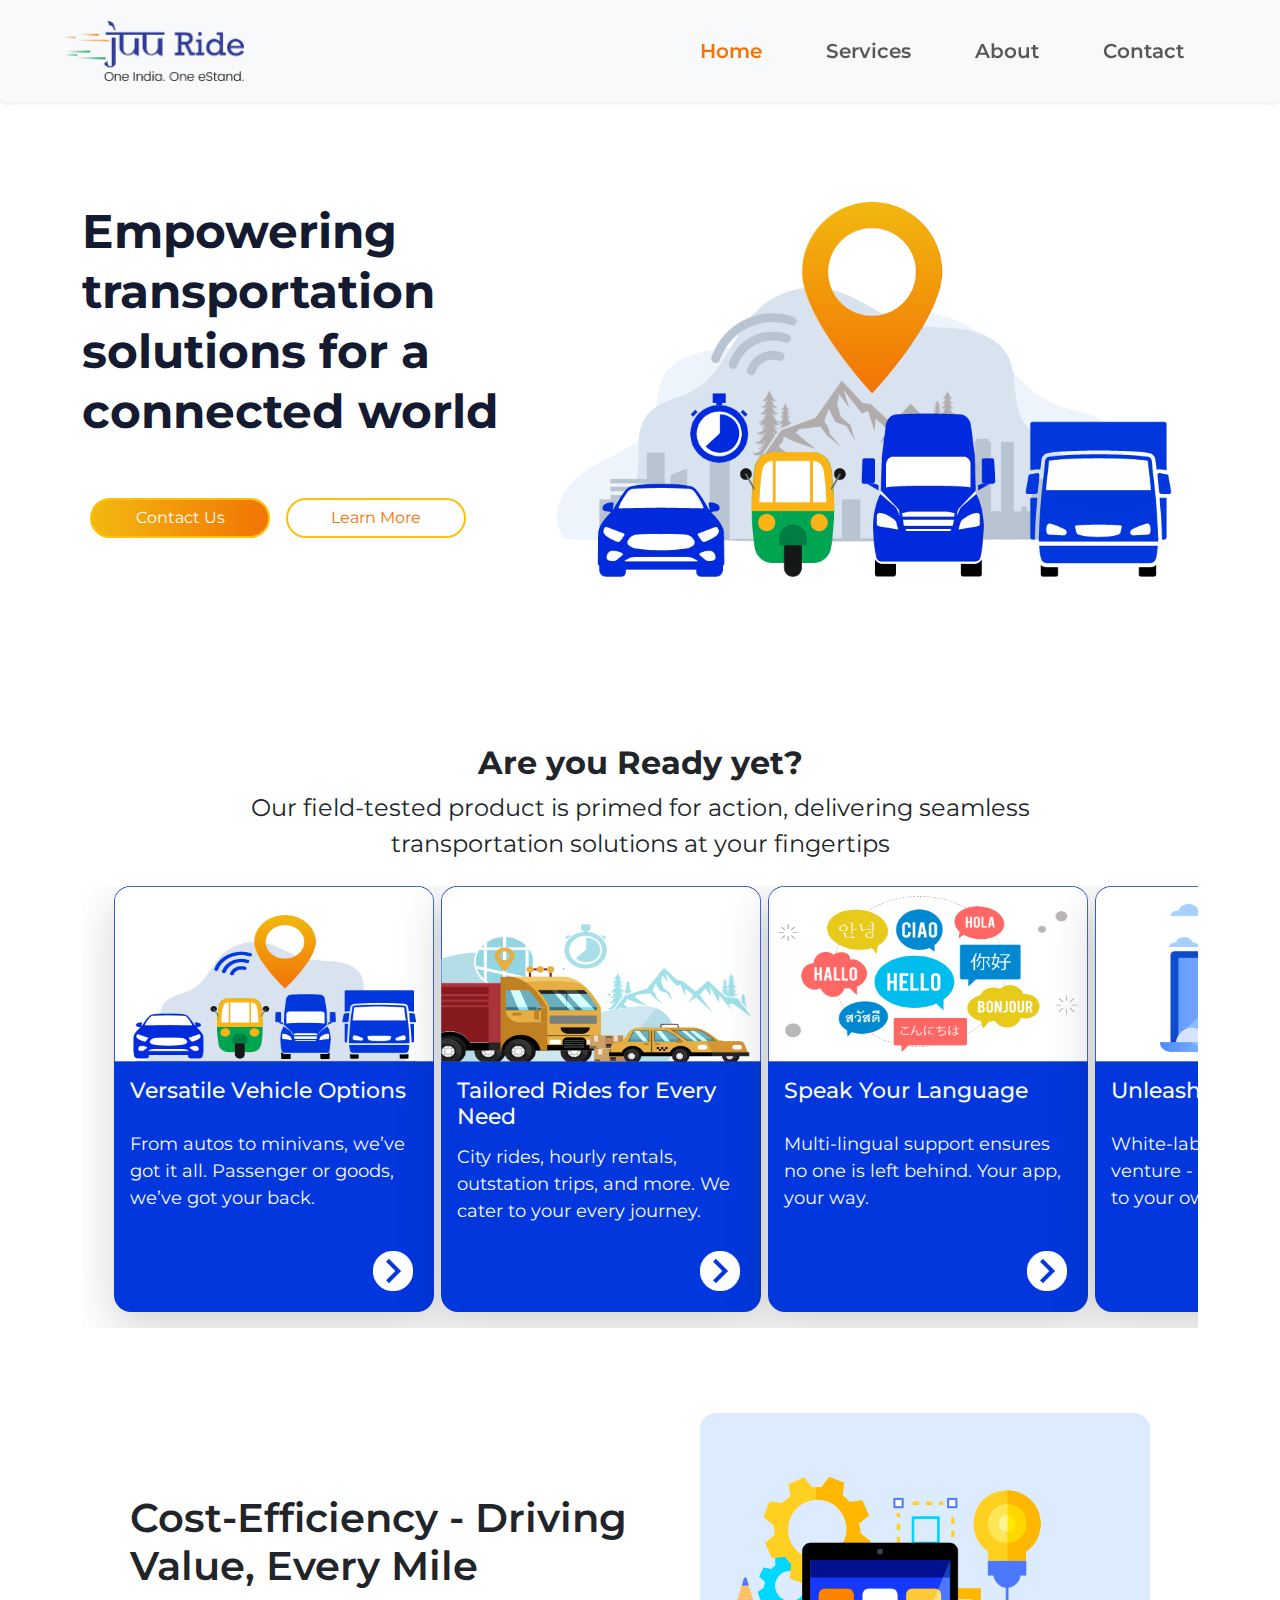
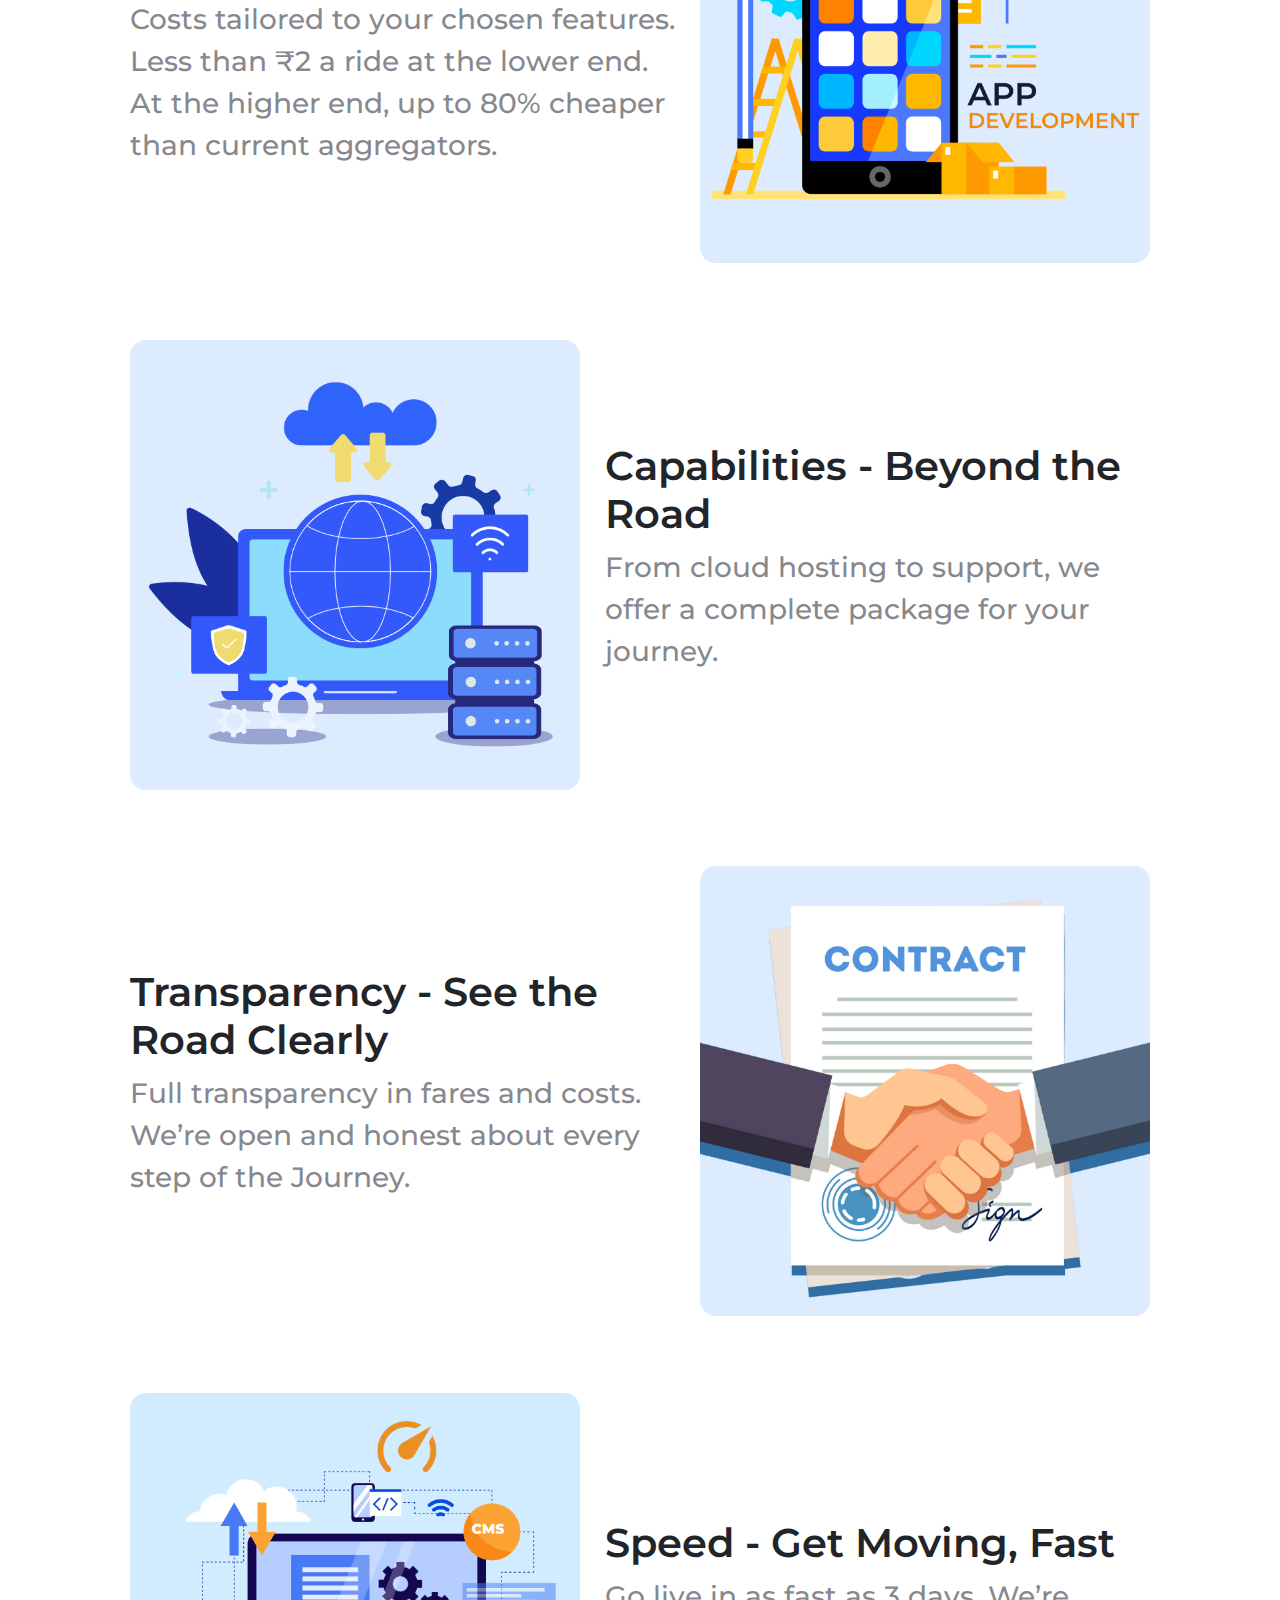
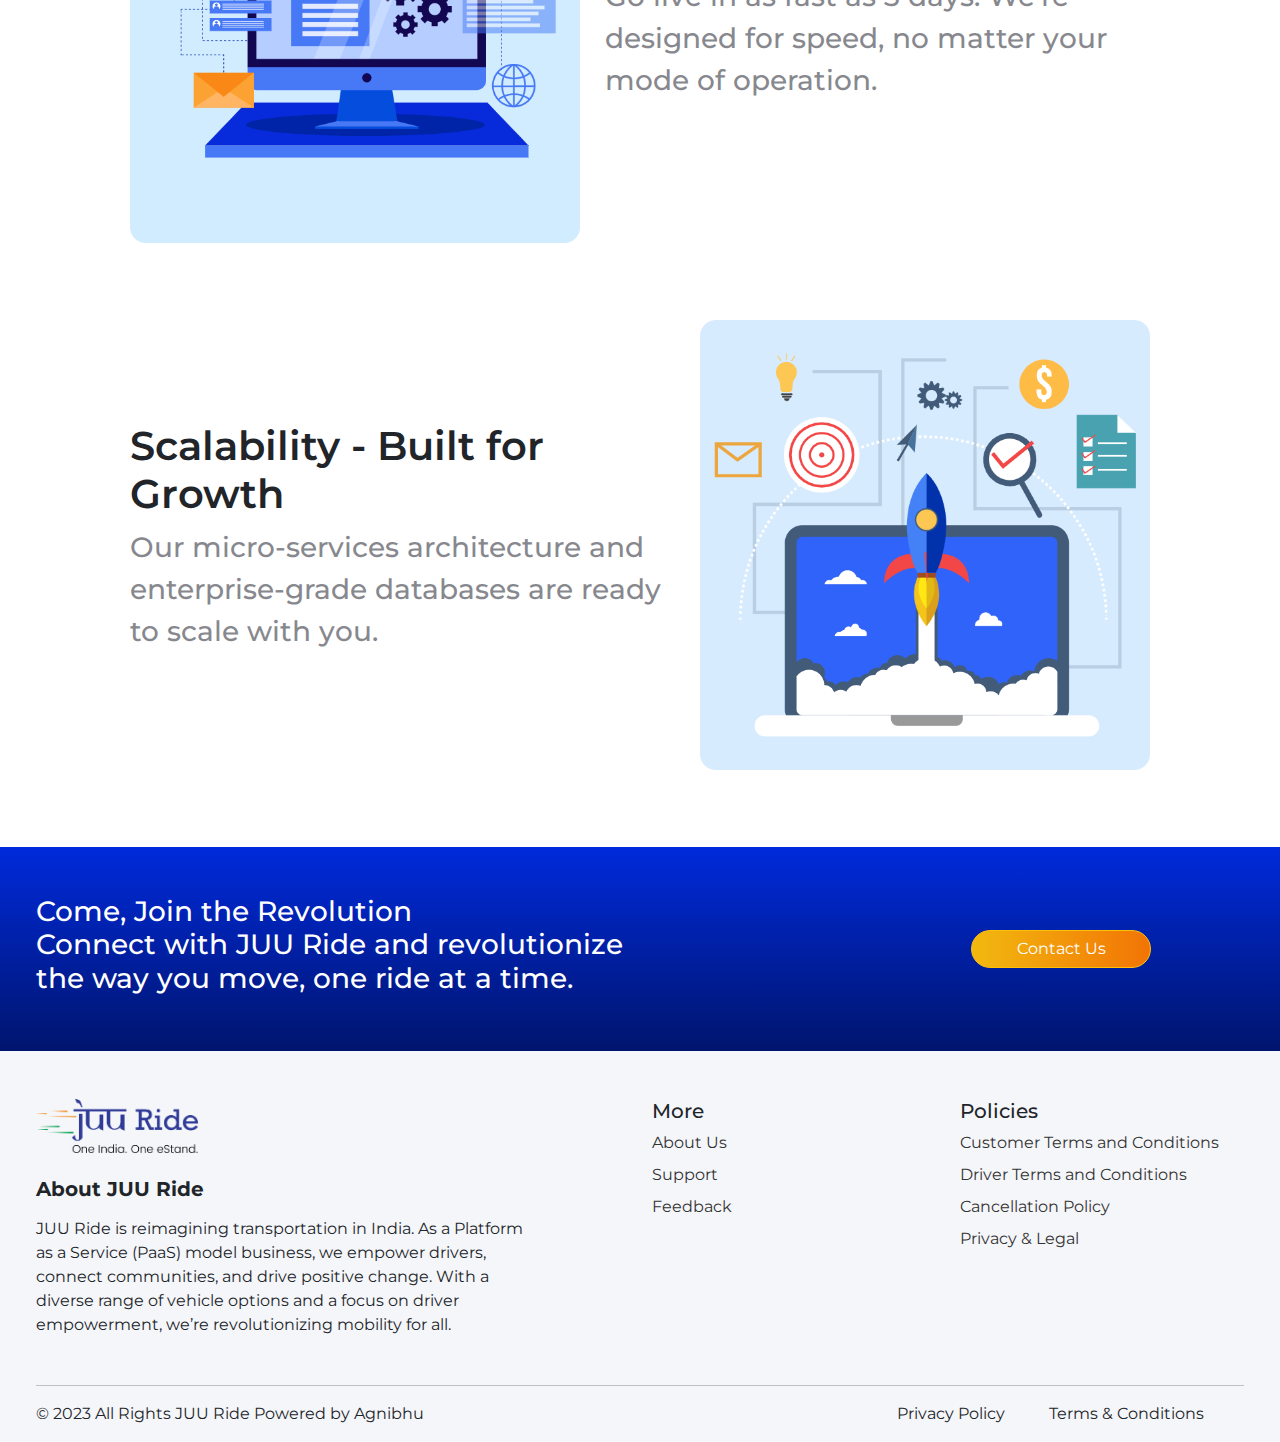
==== commit 0d5b614b: "commited" ====
--- a/index.html
+++ b/index.html
@@ -85,7 +85,7 @@
       </div>
     </div>
 
-    <div id="vehicles" class="container-fluid ride_card">
+    <!-- <div id="vehicles" class="container-fluid ride_card">
       <div class="container text-center ready">
         <h2 class="fw-bold">Are you Ready yet?</h2>
         <p class=" font-weight-bold">
@@ -332,9 +332,9 @@
           <span class="sr-only">Next</span>
         </a>
       </div>
-    </div>
-
-    <!-- <hr />
+    </div> -->
+
+    <!-- <hr /> -->
 
     <div id="vehicles" class="container-fluid ride_card">
       <div class="container text-center">
@@ -565,7 +565,7 @@
           </div>
         </div>
       </div>
-    </div> -->
+    </div>
 
     <div class="container data">
       <div class="row align-items-center justify-content-center">
@@ -690,16 +690,16 @@
             <ul class="list-unstyled">
               <li class="mb-2"><a href="about.html">About Us </a></li>
               <li class="mb-2"><a href="">Support </a></li>
-              <li class="mb-2"><a href="">Feedback</a></li>
+              <li class="mb-2"><a href="feedback.html">Feedback</a></li>
             </ul>
           </div>
           <div class="col-6 col-lg-3 links mb-3">
             <h5>Policies</h5>
             <ul class="list-unstyled">
-              <li class="mb-2"><a href="">Customer Terms and Conditions</a></li>
-              <li class="mb-2"><a href="">Driver Terms and Conditions</a></li>
-              <li class="mb-2"><a href="">Cancellation Policy</a></li>
-              <li class="mb-2"><a href="">Privacy & Legal</a></li>
+              <li class="mb-2"><a href="comingSoon.html">Customer Terms and Conditions</a></li>
+              <li class="mb-2"><a href="comingSoon.html">Driver Terms and Conditions</a></li>
+              <li class="mb-2"><a href="comingSoon.html">Cancellation Policy</a></li>
+              <li class="mb-2"><a href="comingSoon.html">Privacy & Legal</a></li>
             </ul>
           </div>
         </div>
--- a/main.css
+++ b/main.css
@@ -515,4 +515,11 @@
     .navbar{
         margin-bottom: 0px;
     }
+
+
+
+    /* feedback */
+
+
+    
  }